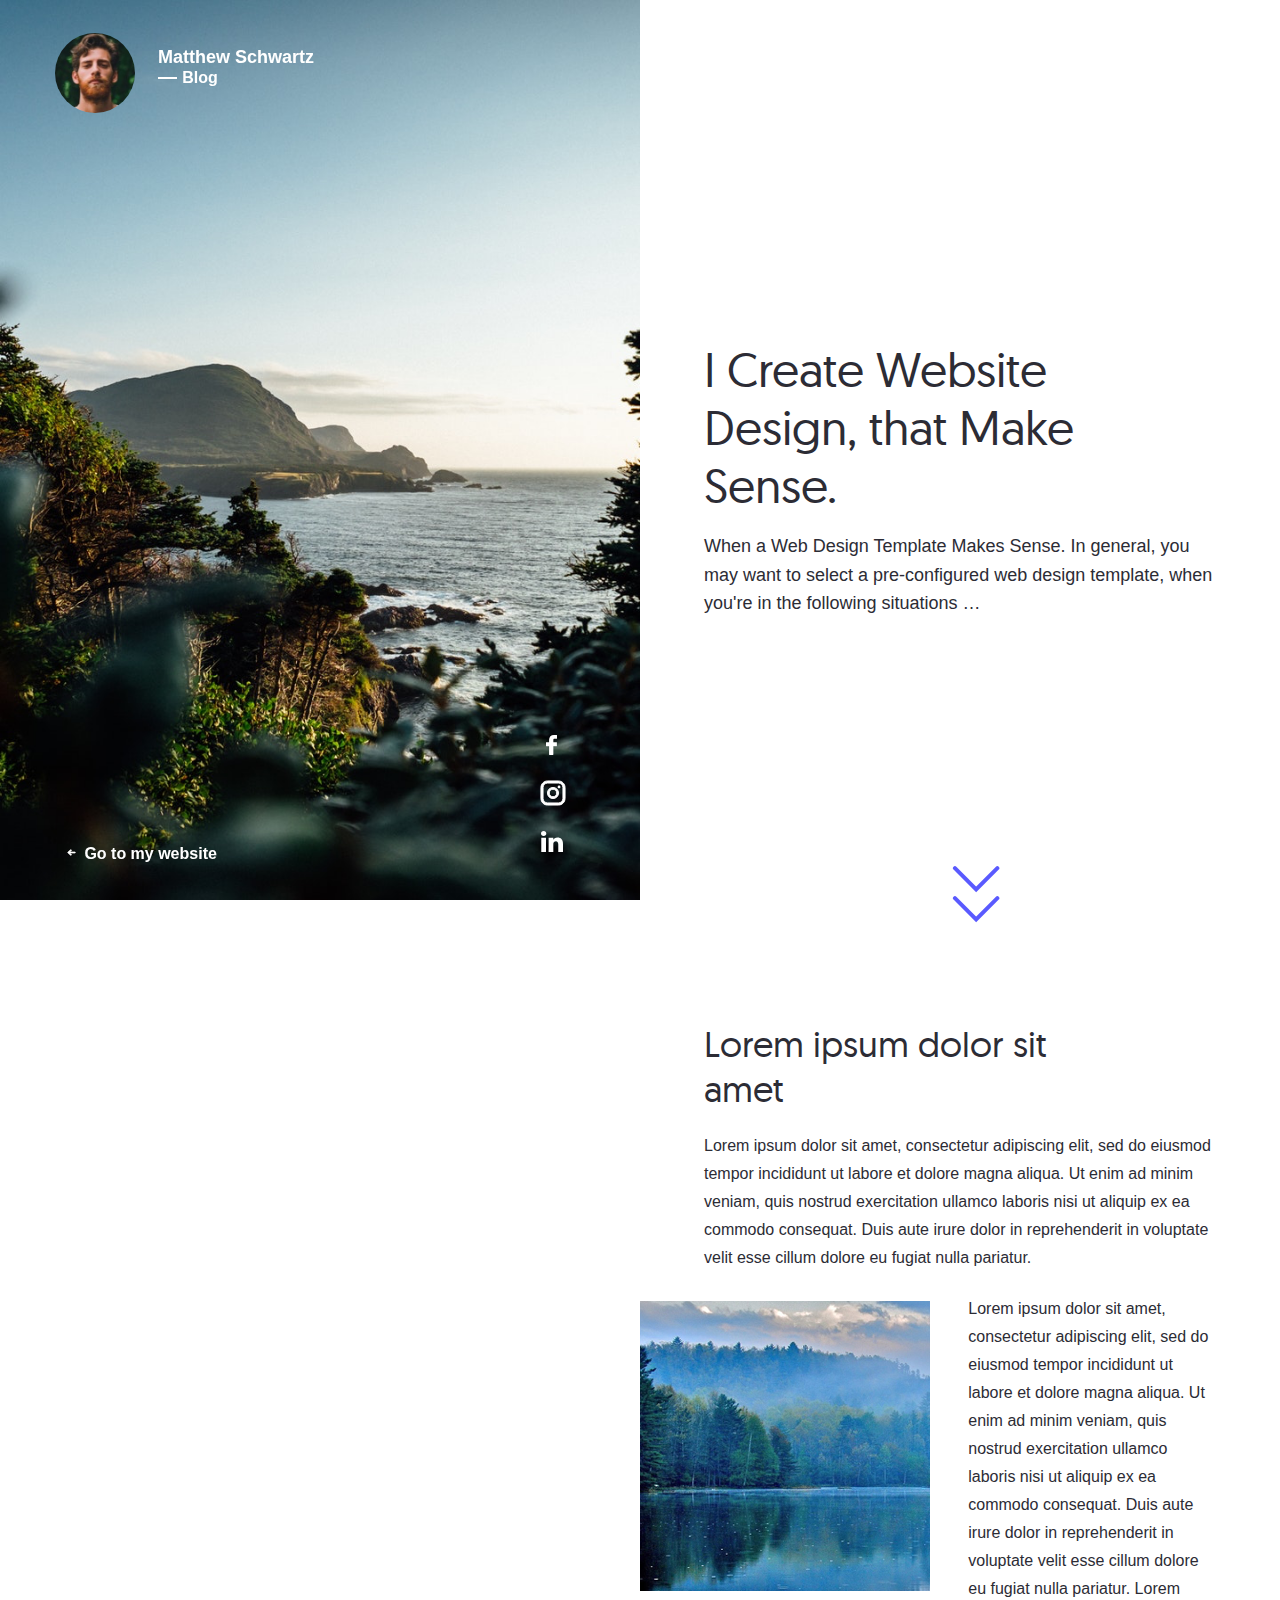
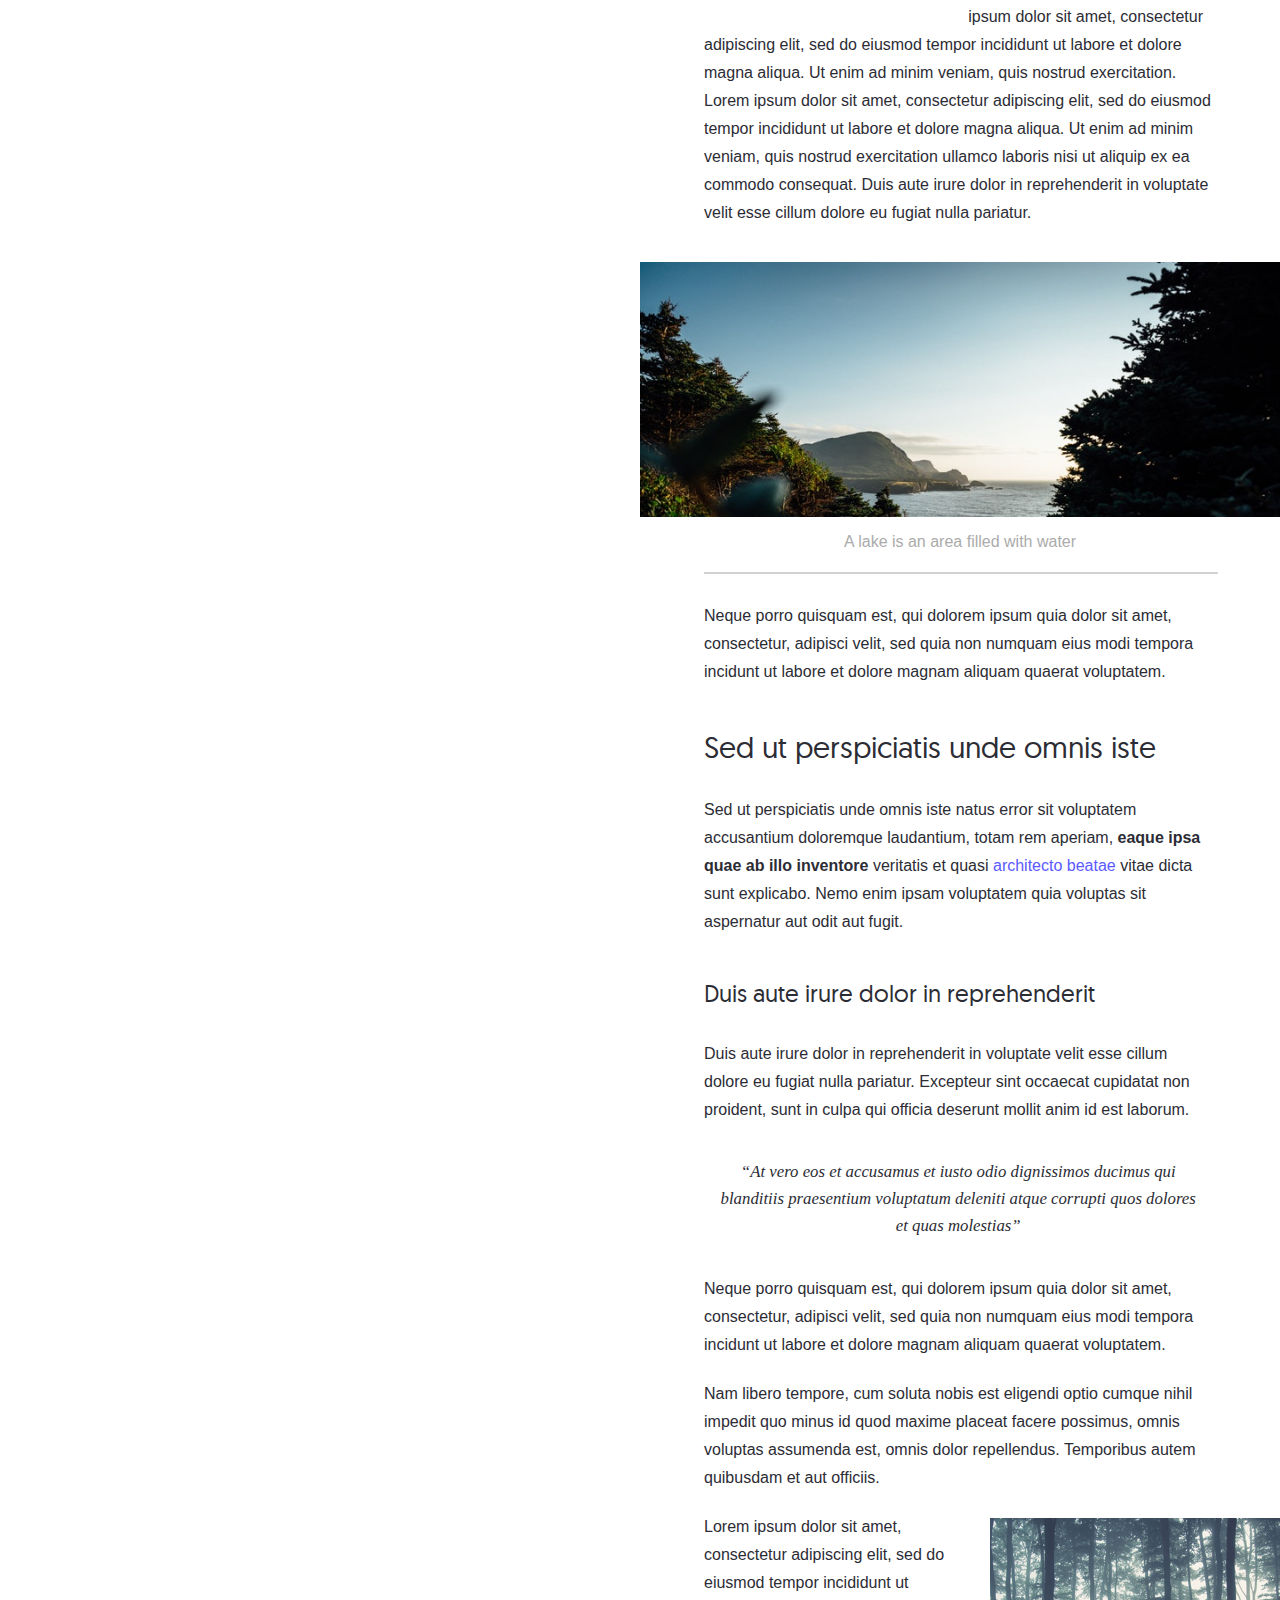
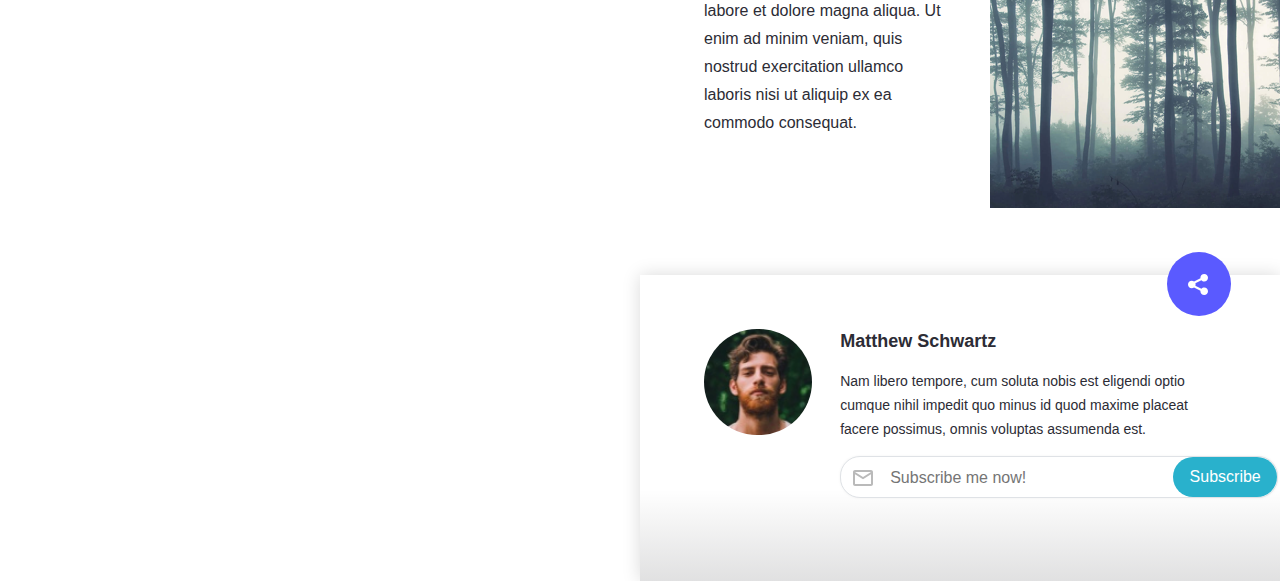
==== index.html @ 1075b50e "Done" ====
<!DOCTYPE html>
<html>

<head>
    <title>Page Title</title>
    <meta charset="UTF-8"/>
    <link rel="stylesheet" type="text/css" href="./styles.css">
</head>

<body style="min-width:1024px; padding: 0; margin:0; overflow-x:hidden">
    <div class = "Desktop-HD">
        <aside style="position:fixed;padding: 0; margin:0">
            <div>
                <div class = "Croop_Author">
                    <img class = "Bitmap" src="./photos/author.jpg" alt="author">
                </div> 
                <div style = "position:absolute;">
                    <p class = "User-name">Matthew Schwartz</p>
                </div>
                <div style = "position:absolute;">
                    <p class = "Line"></p>
                </div>
                <div style = "position:absolute;">    
                    <p class = "Blog">Blog</p>
                </div>
                <div style = "position:absolute;">    
                    <img src="./icons/arrow-left.svg" class="Shape">
                </div>
                <div style = "position:absolute;">    
                    <p class = "Go-to-my-website"><a class="">Go to my website</a></p>
                </div>
                <div style = "position:absolute; width: 11px; height: 20px;">    
                    <img src="./icons/icon-facebook.svg" class="facebook-logo">
                </div>
                <div style = "position:absolute; width: 26px; height: 26px;">    
                    <img src="./icons/icon-instagram.svg" class="instagram-logo">
                </div>
                <div style = "position:absolute; width: 22px; height: 21px;">    
                    <img src="./icons/icon-linkedIn.svg" class="LinkedIn">
                </div>
                
            </div>

            <img class = "Bacground-black-cover" src="./photos/wallpaper.png" alt="forest"> 
            
        </aside>

        <main>
            <header>
                <h1 class = "Headline-H1">I Create Website Design,
                        that Make Sense.</h1>
            </header>
            <article>
                <h2 class = "Sub-title">When a Web Design Template Makes Sense. 
                    In general, you may want to select a pre-configured 
                    web design template, when you're in the following 
                    situations …</h2>
            </article>

            <div style="padding: 0; margin:0;">
                
                <div class="arrow-Path-2 scroll-arrow2">
                    <img src="./icons/arrow-down.svg" alt="arrow">
                </div>
                <div class="arrow-Path-3 scroll-arrow1">
                    <img src="./icons/arrow-down.svg" alt="arrow">        
                </div>
            
            </div>
        </main>
     
        <article class="Width-lim-for-content">
            <header>
                <h2 class="Headline-H2 Width-lim">Lorem ipsum dolor sit amet</h2>
            </header>
            <article>
                <p class="Text Width-lim" style="margin-top: 2.32vh;">Lorem ipsum dolor sit amet, consectetur adipiscing elit, sed do eiusmod tempor incididunt ut labore et dolore magna aliqua. Ut enim ad minim veniam, quis nostrud exercitation ullamco laboris nisi ut aliquip ex ea commodo consequat. Duis aute irure dolor in reprehenderit in voluptate velit esse cillum dolore eu fugiat nulla pariatur.</p>
                <img src="./photos/mountain-lake.png" class="Sherwood-Forest-Lake">
                <p class="Text Width-lim" style="margin-top:2.5vh;">Lorem ipsum dolor sit amet, consectetur adipiscing elit, sed do eiusmod tempor incididunt ut labore et dolore magna aliqua. Ut enim ad minim veniam, quis nostrud exercitation ullamco laboris nisi ut aliquip ex ea commodo consequat. Duis aute irure dolor in reprehenderit in voluptate velit esse cillum dolore eu fugiat nulla pariatur. Lorem ipsum dolor sit amet, consectetur adipiscing elit, sed do eiusmod tempor incididunt ut labore et dolore magna aliqua. Ut enim ad minim veniam, quis nostrud exercitation. Lorem ipsum dolor sit amet, consectetur adipiscing elit, sed do eiusmod tempor incididunt ut labore et dolore magna aliqua. Ut enim ad minim veniam, quis nostrud exercitation ullamco laboris nisi ut aliquip ex ea commodo consequat. Duis aute irure dolor in reprehenderit in voluptate velit esse cillum dolore eu fugiat nulla pariatur.</p>        
                <figure style="margin:0">
                    <img src="./photos/lake.png" class="Image">
                    <figcaption>    
                        <p class="Photo-descriprion Width-lim">A lake is an area filled with water</p>
                    </figcaption>
                </figure>
                <p class="Width-lim Line-2"></p>
                <p class="Text Width-lim" style="margin-top:3.1vh;">Neque porro quisquam est, qui dolorem ipsum quia dolor sit amet, consectetur, adipisci velit, sed quia non numquam eius modi tempora incidunt ut labore et dolore magnam aliquam quaerat voluptatem.</p>        
            </article>
            <article>
        
                <header>
                    <h3 class="Headline-H3 Width-lim">Sed ut perspiciatis unde omnis iste</h3>
                </header>
                <p class="Text-bold-hyperlink Width-lim" style="margin-top:1.95vh;">Sed ut perspiciatis unde omnis iste natus error 
                    sit voluptatem accusantium doloremque laudantium, totam rem aperiam, <a class="text-style-1">eaque ipsa quae ab illo 
                    inventore</a> veritatis et quasi <a class="text-style-2">architecto beatae</a> vitae dicta sunt explicabo. Nemo enim ipsam
                    voluptatem quia voluptas sit aspernatur aut odit aut fugit.</p>
            
            </article>
            
            <article>
                <header> 
                    <h4 class="Headline-H4 Width-lim">Duis aute irure dolor in reprehenderit</h4>
                </header>
                <p class="Text Width-lim" style="margin-top:1.95vh;">Duis aute irure dolor in reprehenderit in voluptate velit esse cillum dolore eu fugiat nulla pariatur. Excepteur sint occaecat cupidatat non proident, sunt in culpa qui officia deserunt mollit anim id est laborum.</p>
                <p class="cite"><q>At vero eos et accusamus et iusto odio dignissimos ducimus qui blanditiis praesentium voluptatum deleniti atque corrupti quos dolores et quas molestias</q></p>
                <p class="Text Width-lim" >Neque porro quisquam est, qui dolorem ipsum quia dolor sit amet, consectetur, adipisci velit, sed quia non numquam eius modi tempora incidunt ut labore et dolore magnam aliquam quaerat voluptatem.</p>   
                <p class="Text Width-lim" style="margin-top:2.34vh;">Nam libero tempore, cum soluta nobis est eligendi optio cumque nihil impedit quo minus id quod maxime placeat facere possimus, omnis voluptas assumenda est, omnis dolor repellendus. Temporibus autem quibusdam et aut officiis.</p>
                <img src="./photos/forest.png" class="sea-of-trees-forest-plain">
                <p class="Text Width-lim" style="margin-top:2.34vh;height:19.43vh">Lorem ipsum dolor sit amet, consectetur adipiscing elit, sed do eiusmod tempor incididunt ut labore et dolore magna aliqua. Ut enim ad minim veniam, quis nostrud exercitation ullamco laboris nisi ut aliquip ex ea commodo consequat.</p>
            </article>
            
            <div style = "position:absolute; padding-left:0;">    
                <p class = "Oval-2-Copy"></p>
            </div>
            
            <div style = "position:absolute; width: 19.3px;height: 20.3px;">    
                <img src="./icons/share.svg" class="Shape2">
            </div>
            
            <footer class="Shadow-box">
                <div class = "Croop_Author2">
                        <img class = "Oval-3" src="./photos/author.jpg" alt="author">
                </div> 
                <article class = "Subscibe-box">
                    <p class="Author-name">Matthew Schwartz</p>
                    <p class="Author-BIO">Nam libero tempore, cum soluta nobis est eligendi optio cumque nihil impedit quo minus id quod maxime placeat facere possimus, omnis voluptas assumenda est.</p>
                    <div class="base">
                           
                        <p style="margin-top: 0vh; margin-bottom: 0vh;padding-top: 0vh; padding-bottom: 0vh;">
                                <img src="./icons/mail.svg" class="Shape3"> 
                                <input type="mail" name="mail" placeholder="Subscribe me now!" onfocus="this.placeholder = ''"
                                onblur="this.placeholder = 'Subscribe me now!'" class="Subscribe-me-now">
                                <button class="base-button"><a class="Subscribe">Subscribe</a></button>
                            
                        </p>
                    </div>
                </article>
            </footer>
        </article>
        

    </div>
</body>

</html>
---- styles.css ----
@font-face {
  font-family: "Geomanist";
  src: url("./fonts/geomanist-regular.eot");
  src:
  url("./fonts/geomanist-regular.woff") format("woff"),
  url("./fonts/geomanist-regular.woff2") format("woff2"),
  url("./fonts/geomanist-regular.ttf") format("truetype"),
  url("./fonts/geomanist-regular.svg") format("svg");
}



.Bacground-black-cover {
    width: 50vw;
    height: 100vh;
    padding: 0;
    background-image: linear-gradient(to bottom, rgba(12, 12, 24, 0), rgba(5, 5, 11, 0) 58%, rgba(5, 5, 10, 0.49));
  }

.Desktop-HD {

    --white: white;
    padding: 0;
    width: 100vw;
    height: 100vh;
    background-color: var(--white);
  }

  .Headline-H1 {
    padding-top:37.8vh; 
    padding-left:55vw;
    padding-right:8vw;
    margin: 0;
    width: 35.625vw;
    font-family: 'Geomanist';
    font-size: 3em;
    font-weight: normal;
    font-style: normal;
    font-stretch: normal;
    line-height: 1.21;
    letter-spacing: normal;
    color: #2c2c35;
  }

  .Sub-title {
    width: 39.72vw;
    height: 11.71vh;
    padding-top:2vh; 
    padding-left:55vw;
    padding-right:4vw;
    margin: 0;
    font-family: Helvetica;
    font-size: 1.125em;
    font-weight: normal;
    font-style: normal;
    font-stretch: normal;
    line-height: 1.56;
    letter-spacing: normal;
    color: #2c2c35;
  }

  .arrow-Path-2 {
    padding-top:25.4vh;
    padding-left:74.38vw;
    width: 30px;
    height: 30px;
    /*border: solid 4px #5a5aff;*/
  }

  .arrow-Path-3 {
    padding-left:74.38vw;
    padding-bottom: calc(8.89vh - 30px);
    width: 30px;
    height: 30px;
    /*border: solid 4px #5a5aff;*/
  }

  .Bitmap {
    width: 80px;
    height: 80px;
    transform: scale(1.2);
  }
  .Croop_Author {
    position:absolute;
    margin-top:3.7vh;
    margin-left:4.3vw;
    width: 80px;
    height: 80px;
    border-radius: 45px;
    overflow: hidden;
  }

  .Croop_Author2 {
    margin-top: 6.11vh;
    margin-left: 5vw;
    margin-right: 0;
    float: left;
    width: 108px;
    height: 105.6px;
    border-radius: 60px;
    overflow: hidden;
  }

  .User-name {
    margin-top:5.27vh;
    margin-left:calc(1.8vw + 4.3vw + 80px);
    margin-bottom: 0;
    padding-bottom: 0;
    height: 2.14vh;
    font-family: Helvetica;
    font-size: 1.125em;
    font-weight: bold;
    font-style: normal;
    font-stretch: normal;
    line-height: normal;
    letter-spacing: normal;
    color: var(--white);
  }

  .Blog {
    margin-top: calc(5.27vh + 18px + 0.39vh);
    margin-left: calc(1.8vw + 4.3vw + 80px + 1.32vw + 0.56vw);
    font-family: Helvetica;
    font-size: 1em;
    font-weight: bold;
    font-style: normal;
    font-stretch: normal;
    line-height: normal;
    letter-spacing: normal;
    color: var(--white);
  }
  .Line {
    margin-top: calc(5.27vh + 18px + 1.27vh);
    margin-left:calc(1.8vw + 4.3vw + 80px);
    width: 1.32vw;
    border: solid 0.11em var(--white);
  }

  .Go-to-my-website {
    margin-top: calc(5.27vh + 7.81vh + 80.37vh);
    margin-left: calc(5.2vw + 0.7vw + 0.694vw);
    font-family: Helvetica;
    font-size: 1em;
    font-weight: bold;
    font-style: normal;
    font-stretch: normal;
    line-height: 1.63;
    letter-spacing: normal;
    color: var(--white);
    transition: all 0.6s;
  }
  
  .Go-to-my-website a:before {
        content: "";
        width: 0;
        height: 0.1em;
        position: absolute;
        bottom: 0;
        left: 100%;
        background:#00aeff; 
        transition: all 0.3s;
  }
  
  .Go-to-my-website a:hover:before {
            width: 50%;
            left: 49%;
            background:complement(#00aeff);
  }

  .Shape {
    margin-top: calc(5.27vh + 7.81vh + 81vh);
    margin-left: calc(5.2vw);
    width: 0.7vw;
    height: 0.88vw;
    object-fit: contain;
  }

  .Oval-2-Copy {
    margin-top:  calc(5.27vw + 97px);
    margin-left: 41.18vw;
    margin-bottom: 0vh;
    border-radius: 32px;
    width: 64px;
    height: 64px;
    background-color: #5a5aff;
  }
  .Oval-2-Copy:hover {
    background:#05054B;
  }

  .Shape2 {
    margin-top: calc(5.27vw + 97px + 22.3px);
    margin-left: calc(41.18vw + 21.3px);
    width: 19.3px;
    height: 20.3px;
    object-fit: contain;
  }

  .facebook-logo {
    margin-top: 81.64vh;
    margin-left: 42.64vw;
    transition: all 300ms linear 0ms;
    width: 11px;
    height: 20px;
    object-fit: contain;
  }
 
  

  .instagram-logo {
    margin-top: calc(81.64vh + 20px + 2.83vh);
    transition: all 300ms linear 0ms;
    margin-left: 42.15vw;
    width: 26px;
    height: 26px;
    object-fit: contain;
  }

  .LinkedIn {
    margin-top: calc(81.64vh + 20px + 2.83vh + 26px + 2.73vh);
    margin-left: 42.29vw;
    width: 22px;
    height: 21px;
    object-fit: contain;
    transition: all 300ms linear 0ms;
  }

  .LinkedIn:hover  {
    transform: rotate(0deg) scale(1.1,1.1) ;
    box-shadow: 5px 5px 0px #A5A5A5;
    z-index: 999;
    transition: transform 300ms linear 0ms,
     box-shadow 300ms linear 0ms, z-index 300ms linear 0ms;
 }
 .facebook-logo:hover  {
  transform: rotate(0deg) scale(1.1,1.1) ;
  box-shadow: 5px 5px 0px #A5A5A5;
  z-index: 999;
  transition: transform 300ms linear 0ms,
   box-shadow 300ms linear 0ms, z-index 300ms linear 0ms;
}
  .instagram-logo:hover  {
  transform: rotate(0deg) scale(1.1,1.1) ;
  box-shadow: 5px 5px 0px #A5A5A5;
  z-index: 999;
  transition: transform 300ms linear 0ms,
   box-shadow 300ms linear 0ms, z-index 300ms linear 0ms;
}

  .Width-lim {
    margin-left: 5vw;
    margin-right: 5vw;
  }

  .Headline-H2 {
    margin-top: 5vh;
    margin-bottom: 0vh;
    padding-bottom: 0vh;
    width: 30vw;
    font-family: Geomanist;
    font-size: 2.25em;
    font-weight: normal;
    font-style: normal;
    font-stretch: normal;
    line-height: normal;
    letter-spacing: normal;
    color: #2c2c35;
  }

  .Text {
    margin-bottom: 0vh;
    padding-bottom: 0vh;
    width: 40vw;
    font-family: Helvetica;
    font-size: 1em;
    font-weight: normal;
    font-style: normal;
    font-stretch: normal;
    line-height: 1.75;
    letter-spacing: normal;
    color: #2c2c35;
  }
  
  .Sherwood-Forest-Lake {
    margin-left: 0vw;
    float:left;
    margin-right: 2.99vw;
    margin-top: 3.22vh;
    margin-bottom: 3.6vh;
    width: 290px;
    height: 290px;
  }

  .Width-lim-for-content {
    margin-left: 50vw;
  }

  .Image {
    margin-top: 3.9vh;
    margin-bottom: 0vh;
    margin-right: 0vw;
    padding-right: 0vw;
    width: 50vw;
    height: 28.32vh;
  }

  .Photo-descriprion {
    margin-top: 0.78vh;
    font-family: Helvetica;
    font-size: 1em;
    font-weight: normal;
    font-style: normal;
    font-stretch: normal;
    line-height: 1.75;
    letter-spacing: normal;
    text-align: center;
    color: #ababab;
  }

  .Line-2 {
    margin-top: 0.58vh;
    width: 40vw;
    border: solid 1px #d2d2d2;
  }

  .Headline-H3 {
    margin-top: 4.68vh;
    font-family: Geomanist;
    font-size: 1.875em;
    font-weight: normal;
    font-style: normal;
    font-stretch: normal;
    line-height: normal;
    letter-spacing: normal;
    color: #2c2c35;
  }

  .Text-bold-hyperlink {
    margin-bottom: 0vh;
    padding-bottom: 0vh;
    width: 40vw;
    font-family: Helvetica;
    font-size: 1em;
    font-weight: normal;
    font-style: normal;
    font-stretch: normal;
    line-height: 1.75;
    letter-spacing: normal;
    color: #2c2c35;
  }
  .text-style-1 {
    font-weight: bold;
  }
  .text-style-2 {
    color: #5a5aff;
  }

  .Headline-H4 {
    margin-top: 4.68vh;
    font-family: Geomanist;
    font-size: 1.5em;
    font-weight: normal;
    font-style: normal;
    font-stretch: normal;
    line-height: normal;
    letter-spacing: normal;
    color: #2c2c35;
  }

  .cite {
    margin-top: 3.9vh;
    margin-bottom: 3.9vh;
    margin-left: 6.25vw;
    margin-right: 6.53vw;
    font-family: Roboto;
    font-size: 1.05em;
    font-weight: normal;
    font-style: italic;
    font-stretch: normal;
    line-height: 1.6;
    letter-spacing: normal;
    text-align: center;
    color: #2c2c35;
  }

  .sea-of-trees-forest-plain {
    margin-right: 0;
    float: right;
    margin-left: 2.78vw;
    margin-top: 2.93vh;
    margin-bottom: 7.03vh;
    width: 290px;
    height: 290px;
  }

  .Shadow-box {
    margin-top: calc(7.03vw + 97px);
    width: 50vw;
    margin-right: 0;
    height: 306px;
    box-shadow: 0 0 17px 0 rgba(0, 0, 0, 0.15);
    background-image: linear-gradient(to bottom, rgba(12, 12, 24, 0), rgba(155, 155, 231, 0) 70%, rgba(5, 5, 10, 0.12));
  }

  .Oval-3 {
    width: 108px;
    height: 105.6px;
    transform: scale(1.1);
  }

  .Subscibe-box{
    padding-left: calc(2.2vw + 108px + 5vw);
    padding-top: 6.28vh;
    padding-right: 0;
  }

  .Author-name {
    margin-top: 0vh;
    padding-bottom: 0vh;
    font-family: Helvetica;
    font-size: 1.125em;
    font-weight: bold;
    font-style: normal;
    font-stretch: normal;
    line-height: normal;
    letter-spacing: normal;
    color: #2c2c35;
  }

  .Author-BIO {
    margin-top: 1.12vh;
    padding-right: 5vw;
    font-family: Helvetica;
    font-size: 0.875em;
    font-weight: normal;
    font-style: normal;
    font-stretch: normal;
    line-height: 1.71;
    letter-spacing: normal;
    color: #2c2c35;
  }

  .base {
    width: 436px;
    height: 40px;
    border-radius: 20px;
    box-shadow: 0 0 3px 0 rgba(0, 0, 0, 0.05);
    border: solid 1px #dfe2e6;
    background-color: var(--white);
  }

  .base-button {
    margin-right: 0;
    margin-left: 140px;
    width: 104px;
    height: 40px;
    border-radius: 20px;
    border: none;
    background-color: #29b1cc;
  }
  .base-button:hover {
    background:#146271;
  }

  .Subscribe-me-now {
    vertical-align: middle;
    margin-left: 11px;
    width: 137px;
    height: 19px;
    font-family: Helvetica;
    font-size: 16px;
    font-weight: normal;
    font-style: normal;
    font-stretch: normal;
    line-height: normal;
    letter-spacing: normal;
    border: none;
    color: #bababa;
  }
    
  .Shape3 {
    vertical-align: middle;
    margin-left: 12px;
    width: 20px;
    height: 16px;
    padding-right:0; 
    padding-top:0;
    padding-bottom:0;  
    margin-right:0; 
    margin-top:0;
    margin-bottom:0; 
  }
  .Subscribe {

    font-family: Helvetica;
    font-size: 16px;
    font-weight: normal;
    font-style: normal;
    font-stretch: normal;
    line-height: normal;
    letter-spacing: normal;
    color: var(--white);
  }

  .scroll-arrow1 img {
    animation: arrow-movement 1.5s ease-in-out infinite; /* speed */
  }
  .scroll-arrow2 img{
    animation: arrow-movement 1.5s 0.75s ease-in-out infinite; /* speed - delay */
  }
/* Animation */
@keyframes arrow-movement {
    0% {
        opacity: 0;
        bottom: 7vh;
    }
    70% {
        opacity: 1;
    }
    100% {
        opacity: 0;
    }
}
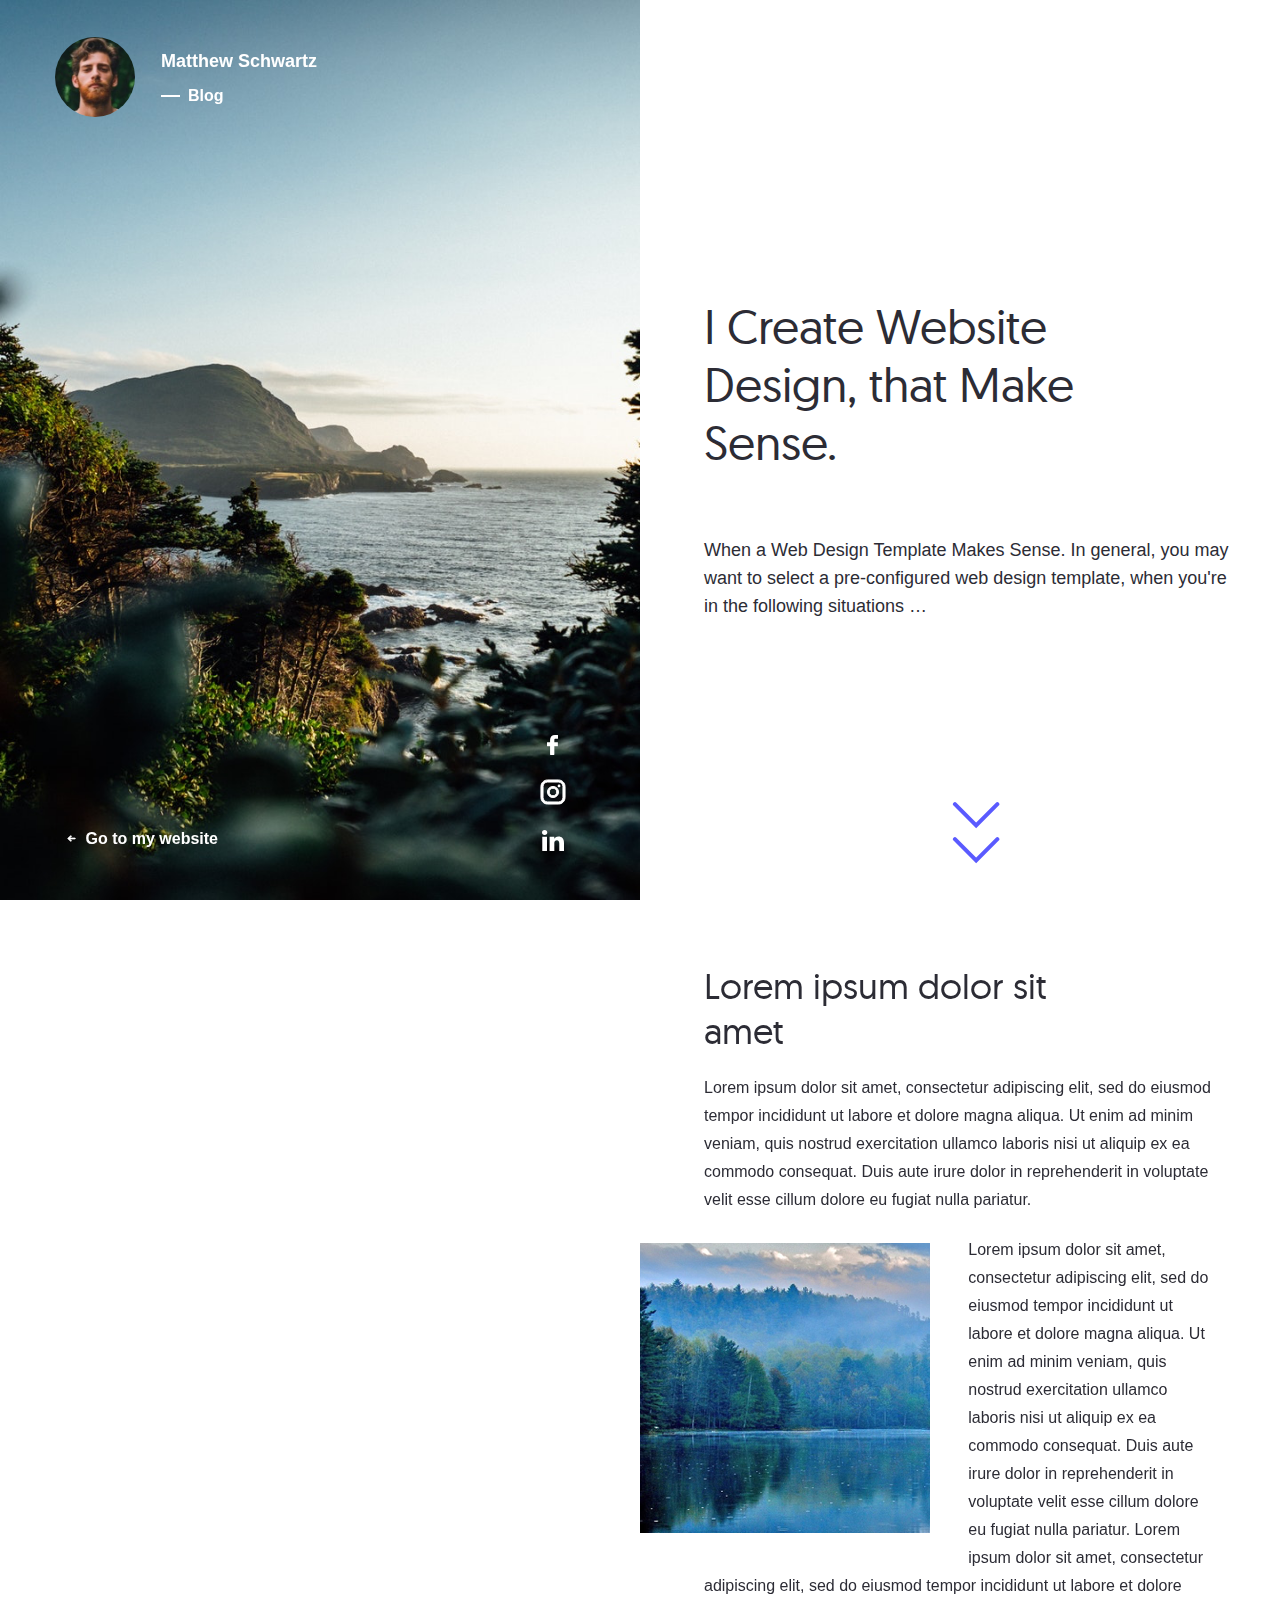
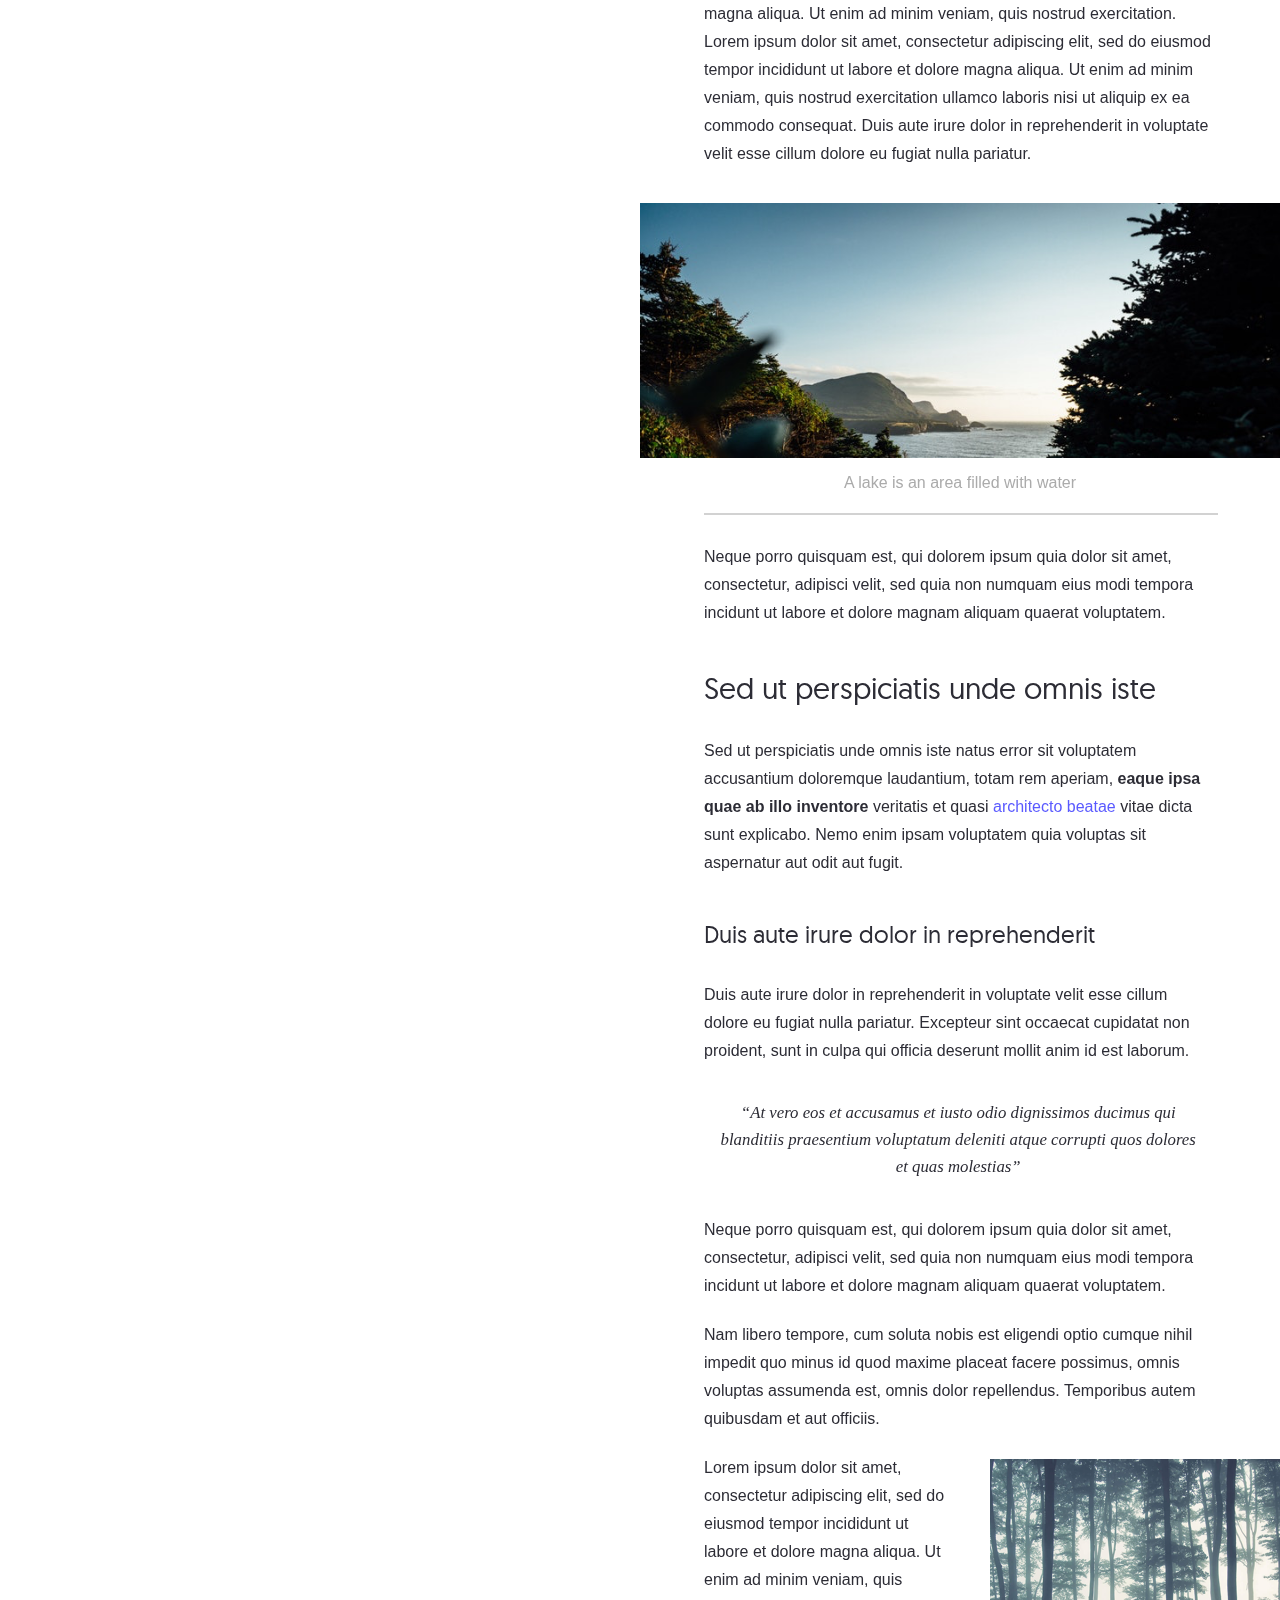
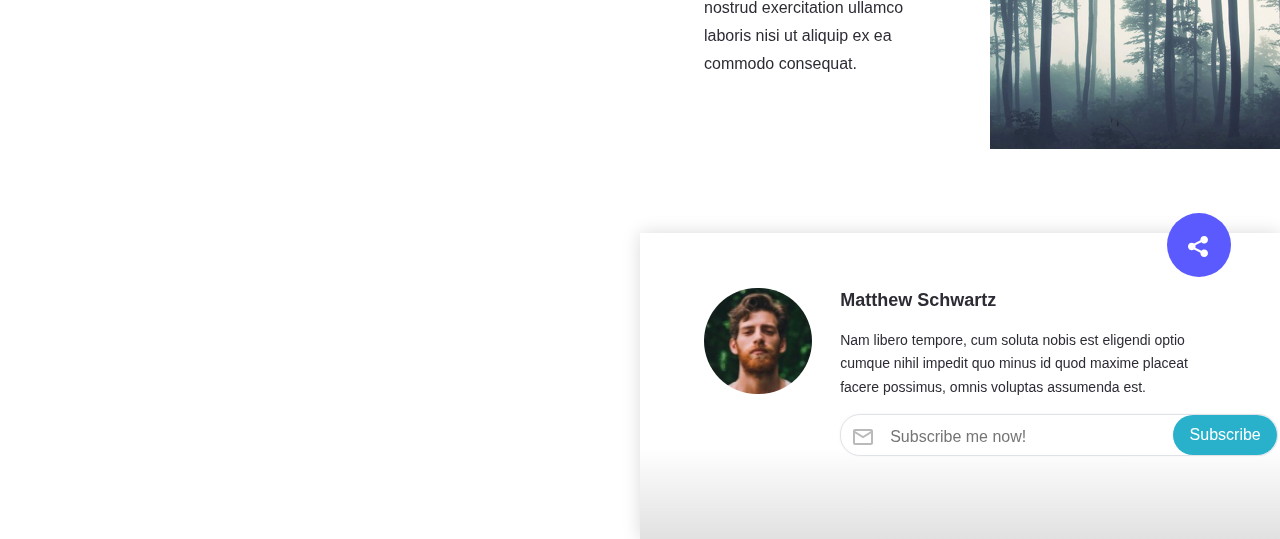
==== commit f89c2198: "next try" ====
--- a/index.html
+++ b/index.html
@@ -7,91 +7,111 @@
     <link rel="stylesheet" type="text/css" href="./styles.css">
 </head>
 
-<body style="min-width:1024px; padding: 0; margin:0; overflow-x:hidden">
+<body class="main-settings-for-body">
+    
     <div class = "Desktop-HD">
-        <aside style="position:fixed;padding: 0; margin:0">
-            <div>
-                <div class = "Croop_Author">
-                    <img class = "Bitmap" src="./photos/author.jpg" alt="author">
-                </div> 
-                <div style = "position:absolute;">
-                    <p class = "User-name">Matthew Schwartz</p>
-                </div>
-                <div style = "position:absolute;">
-                    <p class = "Line"></p>
-                </div>
-                <div style = "position:absolute;">    
-                    <p class = "Blog">Blog</p>
-                </div>
-                <div style = "position:absolute;">    
-                    <img src="./icons/arrow-left.svg" class="Shape">
-                </div>
-                <div style = "position:absolute;">    
-                    <p class = "Go-to-my-website"><a class="">Go to my website</a></p>
-                </div>
-                <div style = "position:absolute; width: 11px; height: 20px;">    
-                    <img src="./icons/icon-facebook.svg" class="facebook-logo">
-                </div>
-                <div style = "position:absolute; width: 26px; height: 26px;">    
-                    <img src="./icons/icon-instagram.svg" class="instagram-logo">
-                </div>
-                <div style = "position:absolute; width: 22px; height: 21px;">    
-                    <img src="./icons/icon-linkedIn.svg" class="LinkedIn">
+        
+        <aside class="fixed-part"  >
+            
+            <div class = "Bacground-black-cover">
+                
+                <div class="container-temp">
+                    
+                    <div class = "Croop_Author">
+                        <img class = "Bitmap" src="./photos/author.jpg" alt="author">
+                    </div> 
+                    
+                    <div>                             
+                        <div>
+                            <p class = "User-name">Matthew Schwartz</p>
+                        </div>
+
+                        <div class="container-temp2">
+                            <div>
+                                <hr class = "Line"></hr>
+                            </div>
+                            <div>    
+                                <p class = "Blog">Blog</p>
+                            </div>
+                        </div>
+                    </div>
+                
                 </div>
                 
+                <div class = "box-with-link-to-website">
+
+                    <div>    
+                        <img src="./icons/arrow-left.svg" class="Shape">
+                    </div>
+
+                    <div>    
+                        <p class = "Go-to-my-website"><a>Go to my website</a></p>
+                    </div>
+
+                </div>
+               
+                <div class = "box-of-social-icons">
+                    <div>    
+                        <img src="./icons/icon-facebook.svg" class="facebook-logo">
+                    </div>
+                    <div>    
+                        <img src="./icons/icon-instagram.svg" class="instagram-logo">
+                    </div>
+                    <div>    
+                        <img src="./icons/icon-linkedIn.svg" class="LinkedIn">
+                    </div>
+                </div>  
+            </div> 
+        </aside>
+
+        <div class="box-welcome">
+            
+            <main class="box-of-headers">
+                <header>
+                    <h1 class = "Headline-H1">I Create Website Design,
+                            that Make Sense.</h1>
+                </header>
+                <article>
+                    <h2 class = "Sub-title">When a Web Design Template Makes Sense. 
+                        In general, you may want to select a pre-configured 
+                        web design template, when you're in the following 
+                        situations …</h2>
+                </article>
+            </main>
+
+            <div class="arrow-Path-2 scroll-arrow2">
+                <img src="./icons/arrow-down.svg" alt="arrow">
+            </div>
+            
+            <div class="arrow-Path-3 scroll-arrow1">
+                <img src="./icons/arrow-down.svg" alt="arrow">        
             </div>
 
-            <img class = "Bacground-black-cover" src="./photos/wallpaper.png" alt="forest"> 
-            
-        </aside>
+        </div>
 
-        <main>
-            <header>
-                <h1 class = "Headline-H1">I Create Website Design,
-                        that Make Sense.</h1>
-            </header>
-            <article>
-                <h2 class = "Sub-title">When a Web Design Template Makes Sense. 
-                    In general, you may want to select a pre-configured 
-                    web design template, when you're in the following 
-                    situations …</h2>
-            </article>
-
-            <div style="padding: 0; margin:0;">
-                
-                <div class="arrow-Path-2 scroll-arrow2">
-                    <img src="./icons/arrow-down.svg" alt="arrow">
-                </div>
-                <div class="arrow-Path-3 scroll-arrow1">
-                    <img src="./icons/arrow-down.svg" alt="arrow">        
-                </div>
-            
-            </div>
-        </main>
-     
         <article class="Width-lim-for-content">
             <header>
                 <h2 class="Headline-H2 Width-lim">Lorem ipsum dolor sit amet</h2>
             </header>
             <article>
-                <p class="Text Width-lim" style="margin-top: 2.32vh;">Lorem ipsum dolor sit amet, consectetur adipiscing elit, sed do eiusmod tempor incididunt ut labore et dolore magna aliqua. Ut enim ad minim veniam, quis nostrud exercitation ullamco laboris nisi ut aliquip ex ea commodo consequat. Duis aute irure dolor in reprehenderit in voluptate velit esse cillum dolore eu fugiat nulla pariatur.</p>
+                <p class="Text Width-lim margin-for-Text1">Lorem ipsum dolor sit amet, consectetur adipiscing elit, sed do eiusmod tempor incididunt ut labore et dolore magna aliqua. Ut enim ad minim veniam, quis nostrud exercitation ullamco laboris nisi ut aliquip ex ea commodo consequat. Duis aute irure dolor in reprehenderit in voluptate velit esse cillum dolore eu fugiat nulla pariatur.</p>
                 <img src="./photos/mountain-lake.png" class="Sherwood-Forest-Lake">
-                <p class="Text Width-lim" style="margin-top:2.5vh;">Lorem ipsum dolor sit amet, consectetur adipiscing elit, sed do eiusmod tempor incididunt ut labore et dolore magna aliqua. Ut enim ad minim veniam, quis nostrud exercitation ullamco laboris nisi ut aliquip ex ea commodo consequat. Duis aute irure dolor in reprehenderit in voluptate velit esse cillum dolore eu fugiat nulla pariatur. Lorem ipsum dolor sit amet, consectetur adipiscing elit, sed do eiusmod tempor incididunt ut labore et dolore magna aliqua. Ut enim ad minim veniam, quis nostrud exercitation. Lorem ipsum dolor sit amet, consectetur adipiscing elit, sed do eiusmod tempor incididunt ut labore et dolore magna aliqua. Ut enim ad minim veniam, quis nostrud exercitation ullamco laboris nisi ut aliquip ex ea commodo consequat. Duis aute irure dolor in reprehenderit in voluptate velit esse cillum dolore eu fugiat nulla pariatur.</p>        
-                <figure style="margin:0">
+                <p class="Text Width-lim margin-for-Text2">Lorem ipsum dolor sit amet, consectetur adipiscing elit, sed do eiusmod tempor incididunt ut labore et dolore magna aliqua. Ut enim ad minim veniam, quis nostrud exercitation ullamco laboris nisi ut aliquip ex ea commodo consequat. Duis aute irure dolor in reprehenderit in voluptate velit esse cillum dolore eu fugiat nulla pariatur. Lorem ipsum dolor sit amet, consectetur adipiscing elit, sed do eiusmod tempor incididunt ut labore et dolore magna aliqua. Ut enim ad minim veniam, quis nostrud exercitation. Lorem ipsum dolor sit amet, consectetur adipiscing elit, sed do eiusmod tempor incididunt ut labore et dolore magna aliqua. Ut enim ad minim veniam, quis nostrud exercitation ullamco laboris nisi ut aliquip ex ea commodo consequat. Duis aute irure dolor in reprehenderit in voluptate velit esse cillum dolore eu fugiat nulla pariatur.</p>        
+                <figure class="figcapture-temp">
                     <img src="./photos/lake.png" class="Image">
                     <figcaption>    
                         <p class="Photo-descriprion Width-lim">A lake is an area filled with water</p>
                     </figcaption>
                 </figure>
                 <p class="Width-lim Line-2"></p>
-                <p class="Text Width-lim" style="margin-top:3.1vh;">Neque porro quisquam est, qui dolorem ipsum quia dolor sit amet, consectetur, adipisci velit, sed quia non numquam eius modi tempora incidunt ut labore et dolore magnam aliquam quaerat voluptatem.</p>        
+                <p class="Text Width-lim margin-for-Text3">Neque porro quisquam est, qui dolorem ipsum quia dolor sit amet, consectetur, adipisci velit, sed quia non numquam eius modi tempora incidunt ut labore et dolore magnam aliquam quaerat voluptatem.</p>        
             </article>
             <article>
         
                 <header>
                     <h3 class="Headline-H3 Width-lim">Sed ut perspiciatis unde omnis iste</h3>
                 </header>
-                <p class="Text-bold-hyperlink Width-lim" style="margin-top:1.95vh;">Sed ut perspiciatis unde omnis iste natus error 
+                <p class="Text-bold-hyperlink Width-lim margin-for-Text4">Sed ut perspiciatis unde omnis iste natus error 
                     sit voluptatem accusantium doloremque laudantium, totam rem aperiam, <a class="text-style-1">eaque ipsa quae ab illo 
                     inventore</a> veritatis et quasi <a class="text-style-2">architecto beatae</a> vitae dicta sunt explicabo. Nemo enim ipsam
                     voluptatem quia voluptas sit aspernatur aut odit aut fugit.</p>
@@ -102,19 +122,20 @@
                 <header> 
                     <h4 class="Headline-H4 Width-lim">Duis aute irure dolor in reprehenderit</h4>
                 </header>
-                <p class="Text Width-lim" style="margin-top:1.95vh;">Duis aute irure dolor in reprehenderit in voluptate velit esse cillum dolore eu fugiat nulla pariatur. Excepteur sint occaecat cupidatat non proident, sunt in culpa qui officia deserunt mollit anim id est laborum.</p>
+                <p class="Text Width-lim margin-for-Text4">Duis aute irure dolor in reprehenderit in voluptate velit esse cillum dolore eu fugiat nulla pariatur. Excepteur sint occaecat cupidatat non proident, sunt in culpa qui officia deserunt mollit anim id est laborum.</p>
                 <p class="cite"><q>At vero eos et accusamus et iusto odio dignissimos ducimus qui blanditiis praesentium voluptatum deleniti atque corrupti quos dolores et quas molestias</q></p>
                 <p class="Text Width-lim" >Neque porro quisquam est, qui dolorem ipsum quia dolor sit amet, consectetur, adipisci velit, sed quia non numquam eius modi tempora incidunt ut labore et dolore magnam aliquam quaerat voluptatem.</p>   
-                <p class="Text Width-lim" style="margin-top:2.34vh;">Nam libero tempore, cum soluta nobis est eligendi optio cumque nihil impedit quo minus id quod maxime placeat facere possimus, omnis voluptas assumenda est, omnis dolor repellendus. Temporibus autem quibusdam et aut officiis.</p>
+                <p class="Text Width-lim margin-for-Text1">Nam libero tempore, cum soluta nobis est eligendi optio cumque nihil impedit quo minus id quod maxime placeat facere possimus, omnis voluptas assumenda est, omnis dolor repellendus. Temporibus autem quibusdam et aut officiis.</p>
                 <img src="./photos/forest.png" class="sea-of-trees-forest-plain">
-                <p class="Text Width-lim" style="margin-top:2.34vh;height:19.43vh">Lorem ipsum dolor sit amet, consectetur adipiscing elit, sed do eiusmod tempor incididunt ut labore et dolore magna aliqua. Ut enim ad minim veniam, quis nostrud exercitation ullamco laboris nisi ut aliquip ex ea commodo consequat.</p>
+                <p class="Text Width-lim margin-for-Text1">Lorem ipsum dolor sit amet, consectetur adipiscing elit, sed do eiusmod tempor incididunt ut labore et dolore magna aliqua. Ut enim ad minim veniam, quis nostrud exercitation ullamco laboris nisi ut aliquip ex ea commodo consequat.</p>
+                <div class="clearfix"></div>
             </article>
             
-            <div style = "position:absolute; padding-left:0;">    
+            <div class="Share-div-that-lower">    
                 <p class = "Oval-2-Copy"></p>
             </div>
             
-            <div style = "position:absolute; width: 19.3px;height: 20.3px;">    
+            <div class="Share-div-that-highter">    
                 <img src="./icons/share.svg" class="Shape2">
             </div>
             
@@ -126,14 +147,12 @@
                     <p class="Author-name">Matthew Schwartz</p>
                     <p class="Author-BIO">Nam libero tempore, cum soluta nobis est eligendi optio cumque nihil impedit quo minus id quod maxime placeat facere possimus, omnis voluptas assumenda est.</p>
                     <div class="base">
-                           
-                        <p style="margin-top: 0vh; margin-bottom: 0vh;padding-top: 0vh; padding-bottom: 0vh;">
+                        <div class="input-form">
                                 <img src="./icons/mail.svg" class="Shape3"> 
                                 <input type="mail" name="mail" placeholder="Subscribe me now!" onfocus="this.placeholder = ''"
                                 onblur="this.placeholder = 'Subscribe me now!'" class="Subscribe-me-now">
                                 <button class="base-button"><a class="Subscribe">Subscribe</a></button>
-                            
-                        </p>
+                        </div>
                     </div>
                 </article>
             </footer>
--- a/styles.css
+++ b/styles.css
@@ -8,68 +8,120 @@
   url("./fonts/geomanist-regular.svg") format("svg");
 }
 
-
+.main-settings-for-body{
+  min-width:1024px; 
+  padding: 0; 
+  margin:0; 
+  overflow-x:hidden;
+  color: #2c2c35;
+  
+}
+
+.fixed-part{
+  position:fixed;
+  padding: 0; 
+  margin:0
+}
 
 .Bacground-black-cover {
     width: 50vw;
     height: 100vh;
     padding: 0;
-    background-image: linear-gradient(to bottom, rgba(12, 12, 24, 0), rgba(5, 5, 11, 0) 58%, rgba(5, 5, 10, 0.49));
-  }
+    background-image: url(./photos/wallpaper.png); 
+    background-size: 100% 100%;
+  }
+  .container-temp2{
+    display: flex;
+    flex-direction: row;
+    justify-content: flex-start;
+    align-items: center;    
+  }
+  
+.container-temp{
+    padding-top:3.7vh;
+    display: flex;
+    align-items: center;   
+  }
+
+.box-of-social-icons{
+  position:fixed; 
+  top: 81.64vh;
+  left: 42.15vw;
+  height: 120px;
+  display: flex;
+  flex-direction: column;
+  justify-content: space-between;
+  align-items: center;
+}
+
+.box-with-link-to-website{
+  position:fixed;  
+  top: 90vh;
+  left: 5.2vw;
+  display: flex;
+  flex-direction: row;
+  justify-content: space-between;
+  align-items: center;
+}
+
+.box-welcome{
+  position: relative;
+  top: 0;
+  left: 50vw;
+  width: 50vw;  
+  height: 100vh;
+  z-index: 1;
+}
+
+.box-of-headers{
+  height: 100vh;
+  display: flex;
+  flex-direction: column;
+  justify-content: center;
+  align-items: center;
+  position: relative;
+  z-index: 2;
+}
 
 .Desktop-HD {
-
     --white: white;
-    padding: 0;
-    width: 100vw;
-    height: 100vh;
     background-color: var(--white);
-  }
+}
 
   .Headline-H1 {
-    padding-top:37.8vh; 
-    padding-left:55vw;
-    padding-right:8vw;
-    margin: 0;
-    width: 35.625vw;
+    padding-left:5vw;
+    padding-right:8vw; 
     font-family: 'Geomanist';
     font-size: 3em;
     font-weight: normal;
-    font-style: normal;
-    font-stretch: normal;
     line-height: 1.21;
-    letter-spacing: normal;
-    color: #2c2c35;
   }
 
   .Sub-title {
-    width: 39.72vw;
-    height: 11.71vh;
     padding-top:2vh; 
-    padding-left:55vw;
+    padding-left:5vw;
+    font-weight: normal;
     padding-right:4vw;
-    margin: 0;
     font-family: Helvetica;
     font-size: 1.125em;
-    font-weight: normal;
-    font-style: normal;
-    font-stretch: normal;
     line-height: 1.56;
-    letter-spacing: normal;
-    color: #2c2c35;
   }
 
   .arrow-Path-2 {
-    padding-top:25.4vh;
-    padding-left:74.38vw;
+    position: relative;
+    z-index: 10; 
+    top:-10.9vh;
+    left: 24.38vw;
     width: 30px;
     height: 30px;
     /*border: solid 4px #5a5aff;*/
   }
 
   .arrow-Path-3 {
-    padding-left:74.38vw;
-    padding-bottom: calc(8.89vh - 30px);
+    position: relative;
+    z-index: 10; 
+    left:24.38vw;
+    top:-10.3vh;
     width: 30px;
     height: 30px;
     /*border: solid 4px #5a5aff;*/
@@ -81,8 +133,6 @@
     transform: scale(1.2);
   }
   .Croop_Author {
-    position:absolute;
-    margin-top:3.7vh;
     margin-left:4.3vw;
     width: 80px;
     height: 80px;
@@ -102,50 +152,35 @@
   }
 
   .User-name {
-    margin-top:5.27vh;
-    margin-left:calc(1.8vw + 4.3vw + 80px);
+    margin-left: 26px;
     margin-bottom: 0;
     padding-bottom: 0;
     height: 2.14vh;
     font-family: Helvetica;
     font-size: 1.125em;
     font-weight: bold;
-    font-style: normal;
-    font-stretch: normal;
-    line-height: normal;
-    letter-spacing: normal;
     color: var(--white);
   }
 
   .Blog {
-    margin-top: calc(5.27vh + 18px + 0.39vh);
-    margin-left: calc(1.8vw + 4.3vw + 80px + 1.32vw + 0.56vw);
     font-family: Helvetica;
     font-size: 1em;
     font-weight: bold;
-    font-style: normal;
-    font-stretch: normal;
-    line-height: normal;
-    letter-spacing: normal;
     color: var(--white);
   }
   .Line {
-    margin-top: calc(5.27vh + 18px + 1.27vh);
-    margin-left:calc(1.8vw + 4.3vw + 80px);
+    margin-left: 26px; 
+    margin-right: 8px; 
     width: 1.32vw;
     border: solid 0.11em var(--white);
   }
 
   .Go-to-my-website {
-    margin-top: calc(5.27vh + 7.81vh + 80.37vh);
-    margin-left: calc(5.2vw + 0.7vw + 0.694vw);
+    padding-left: 10px;
     font-family: Helvetica;
     font-size: 1em;
     font-weight: bold;
-    font-style: normal;
-    font-stretch: normal;
     line-height: 1.63;
-    letter-spacing: normal;
     color: var(--white);
     transition: all 0.6s;
   }
@@ -162,21 +197,19 @@
   }
   
   .Go-to-my-website a:hover:before {
-            width: 50%;
-            left: 49%;
+            width: 100%;
+            left: 0%;
             background:complement(#00aeff);
   }
 
   .Shape {
-    margin-top: calc(5.27vh + 7.81vh + 81vh);
-    margin-left: calc(5.2vw);
     width: 0.7vw;
     height: 0.88vw;
     object-fit: contain;
   }
 
   .Oval-2-Copy {
-    margin-top:  calc(5.27vw + 97px);
+    margin-top: 0;
     margin-left: 41.18vw;
     margin-bottom: 0vh;
     border-radius: 32px;
@@ -189,16 +222,12 @@
   }
 
   .Shape2 {
-    margin-top: calc(5.27vw + 97px + 22.3px);
-    margin-left: calc(41.18vw + 21.3px);
     width: 19.3px;
     height: 20.3px;
     object-fit: contain;
   }
 
   .facebook-logo {
-    margin-top: 81.64vh;
-    margin-left: 42.64vw;
     transition: all 300ms linear 0ms;
     width: 11px;
     height: 20px;
@@ -208,17 +237,13 @@
   
 
   .instagram-logo {
-    margin-top: calc(81.64vh + 20px + 2.83vh);
     transition: all 300ms linear 0ms;
-    margin-left: 42.15vw;
-    width: 26px;
+   width: 26px;
     height: 26px;
     object-fit: contain;
   }
 
   .LinkedIn {
-    margin-top: calc(81.64vh + 20px + 2.83vh + 26px + 2.73vh);
-    margin-left: 42.29vw;
     width: 22px;
     height: 21px;
     object-fit: contain;
@@ -253,18 +278,13 @@
   }
 
   .Headline-H2 {
-    margin-top: 5vh;
+    margin-top: 7vh;
     margin-bottom: 0vh;
     padding-bottom: 0vh;
     width: 30vw;
     font-family: Geomanist;
     font-size: 2.25em;
     font-weight: normal;
-    font-style: normal;
-    font-stretch: normal;
-    line-height: normal;
-    letter-spacing: normal;
-    color: #2c2c35;
   }
 
   .Text {
@@ -274,13 +294,23 @@
     font-family: Helvetica;
     font-size: 1em;
     font-weight: normal;
-    font-style: normal;
-    font-stretch: normal;
     line-height: 1.75;
-    letter-spacing: normal;
     color: #2c2c35;
   }
-  
+
+  .margin-for-Text1{
+    margin-top: 2.32vh;
+  }
+  .margin-for-Text2{
+    margin-top:2.5vh;
+  }
+  .margin-for-Text3{
+    margin-top:3.1vh;
+  }
+  .margin-for-Text4{
+    margin-top:1.95vh;
+  }
+
   .Sherwood-Forest-Lake {
     margin-left: 0vw;
     float:left;
@@ -291,8 +321,15 @@
     height: 290px;
   }
 
+.figcapture-temp{
+  margin: 0;
+  width: 50vw;
+}
+
   .Width-lim-for-content {
-    margin-left: 50vw;
+    position: relative;
+    left: 50vw;
+    width: 50vw;
   }
 
   .Image {
@@ -309,10 +346,7 @@
     font-family: Helvetica;
     font-size: 1em;
     font-weight: normal;
-    font-style: normal;
-    font-stretch: normal;
     line-height: 1.75;
-    letter-spacing: normal;
     text-align: center;
     color: #ababab;
   }
@@ -328,11 +362,6 @@
     font-family: Geomanist;
     font-size: 1.875em;
     font-weight: normal;
-    font-style: normal;
-    font-stretch: normal;
-    line-height: normal;
-    letter-spacing: normal;
-    color: #2c2c35;
   }
 
   .Text-bold-hyperlink {
@@ -342,11 +371,7 @@
     font-family: Helvetica;
     font-size: 1em;
     font-weight: normal;
-    font-style: normal;
-    font-stretch: normal;
     line-height: 1.75;
-    letter-spacing: normal;
-    color: #2c2c35;
   }
   .text-style-1 {
     font-weight: bold;
@@ -360,11 +385,6 @@
     font-family: Geomanist;
     font-size: 1.5em;
     font-weight: normal;
-    font-style: normal;
-    font-stretch: normal;
-    line-height: normal;
-    letter-spacing: normal;
-    color: #2c2c35;
   }
 
   .cite {
@@ -376,11 +396,8 @@
     font-size: 1.05em;
     font-weight: normal;
     font-style: italic;
-    font-stretch: normal;
     line-height: 1.6;
-    letter-spacing: normal;
     text-align: center;
-    color: #2c2c35;
   }
 
   .sea-of-trees-forest-plain {
@@ -394,7 +411,8 @@
   }
 
   .Shadow-box {
-    margin-top: calc(7.03vw + 97px);
+    margin-top: -64px;
+    bottom: 64px;
     width: 50vw;
     margin-right: 0;
     height: 306px;
@@ -402,6 +420,21 @@
     background-image: linear-gradient(to bottom, rgba(12, 12, 24, 0), rgba(155, 155, 231, 0) 70%, rgba(5, 5, 10, 0.12));
   }
 
+  .clearfix { clear: both; }
+
+  .Share-div-that-lower{
+    position: relative;
+    z-index: 1;
+  }
+  .Share-div-that-highter{
+    position: relative;
+    top: -40.3px;
+    left: calc(41.18vw + 21.3px);
+    width: 19.3px;
+    height: 20.3px;
+    z-index: 2;
+  }
+
   .Oval-3 {
     width: 108px;
     height: 105.6px;
@@ -420,11 +453,6 @@
     font-family: Helvetica;
     font-size: 1.125em;
     font-weight: bold;
-    font-style: normal;
-    font-stretch: normal;
-    line-height: normal;
-    letter-spacing: normal;
-    color: #2c2c35;
   }
 
   .Author-BIO {
@@ -432,12 +460,15 @@
     padding-right: 5vw;
     font-family: Helvetica;
     font-size: 0.875em;
-    font-weight: normal;
-    font-style: normal;
-    font-stretch: normal;
+    font-weight: normal;  
     line-height: 1.71;
-    letter-spacing: normal;
-    color: #2c2c35;
+  }
+
+  .input-form{
+    margin-top: 0vh; 
+    margin-bottom: 0vh;
+    padding-top: 0vh; 
+    padding-bottom: 0vh;
   }
 
   .base {
@@ -470,10 +501,6 @@
     font-family: Helvetica;
     font-size: 16px;
     font-weight: normal;
-    font-style: normal;
-    font-stretch: normal;
-    line-height: normal;
-    letter-spacing: normal;
     border: none;
     color: #bababa;
   }
@@ -495,10 +522,6 @@
     font-family: Helvetica;
     font-size: 16px;
     font-weight: normal;
-    font-style: normal;
-    font-stretch: normal;
-    line-height: normal;
-    letter-spacing: normal;
     color: var(--white);
   }
 
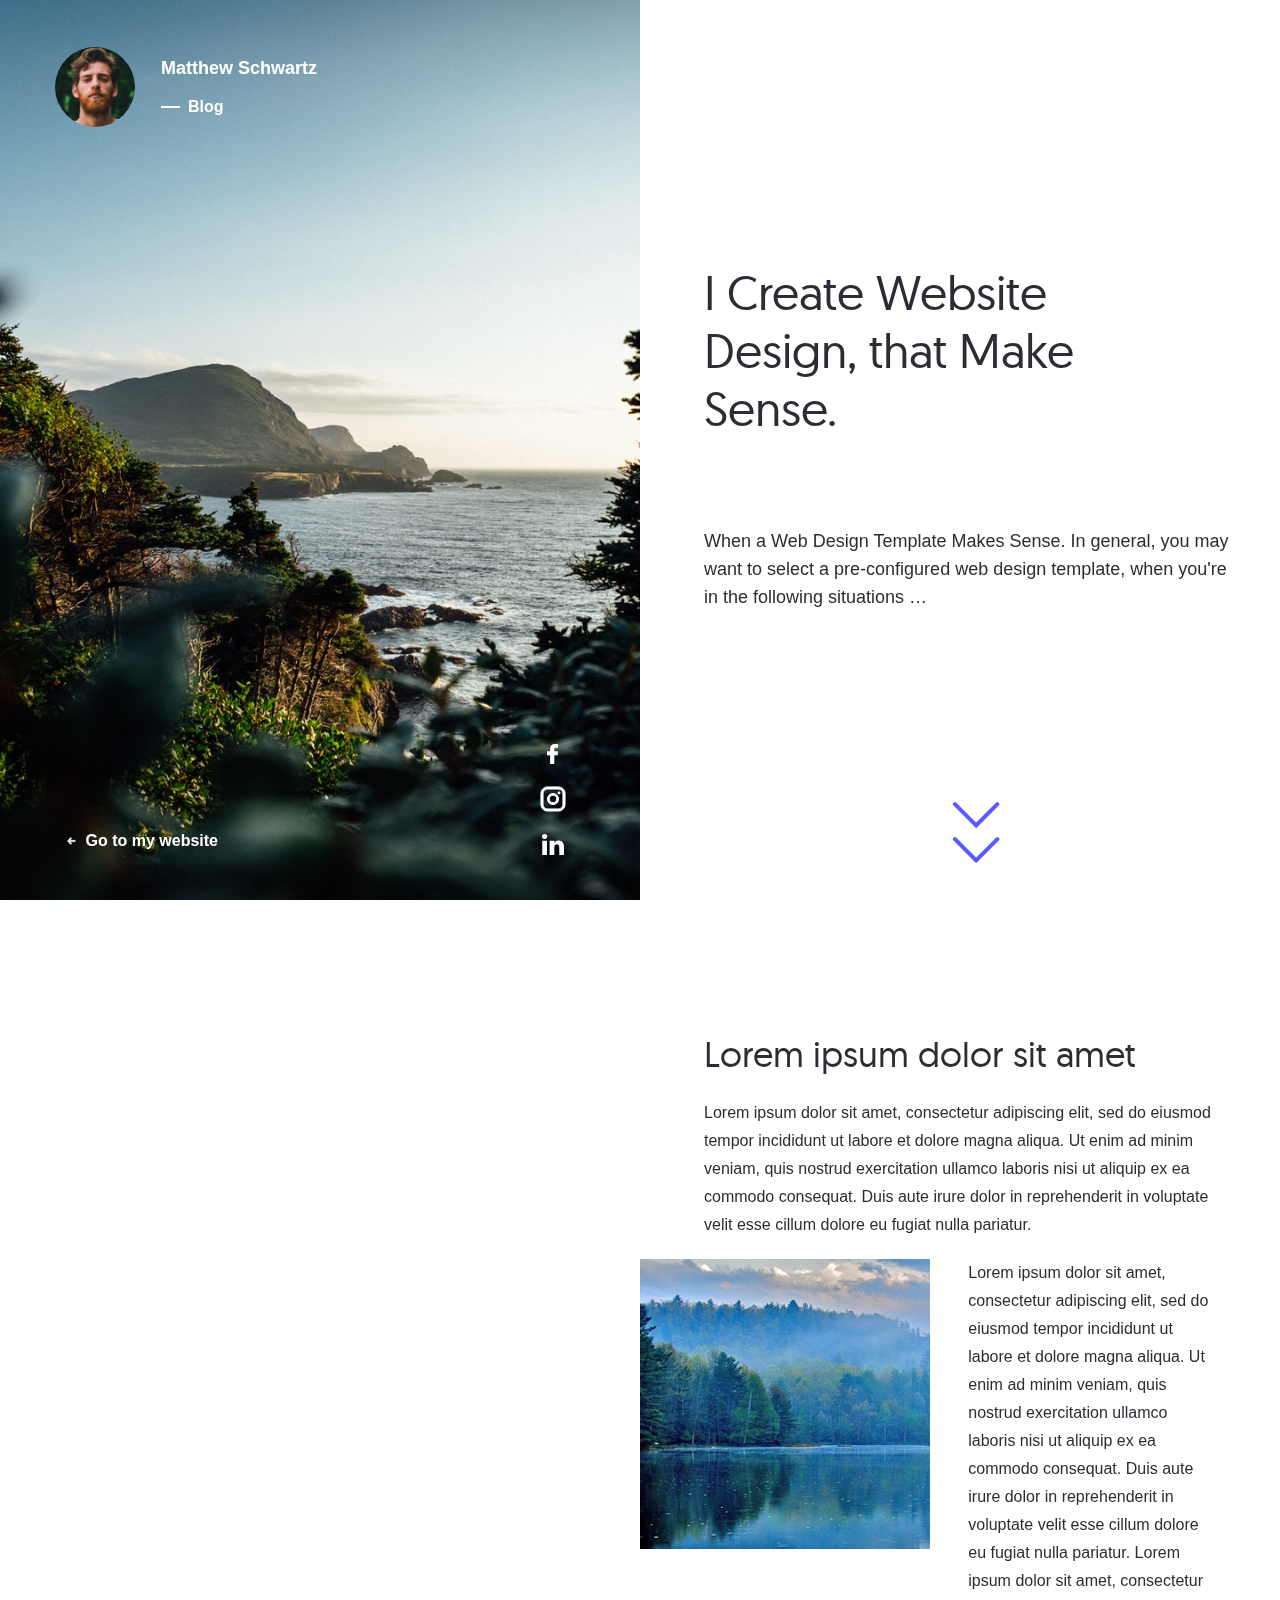
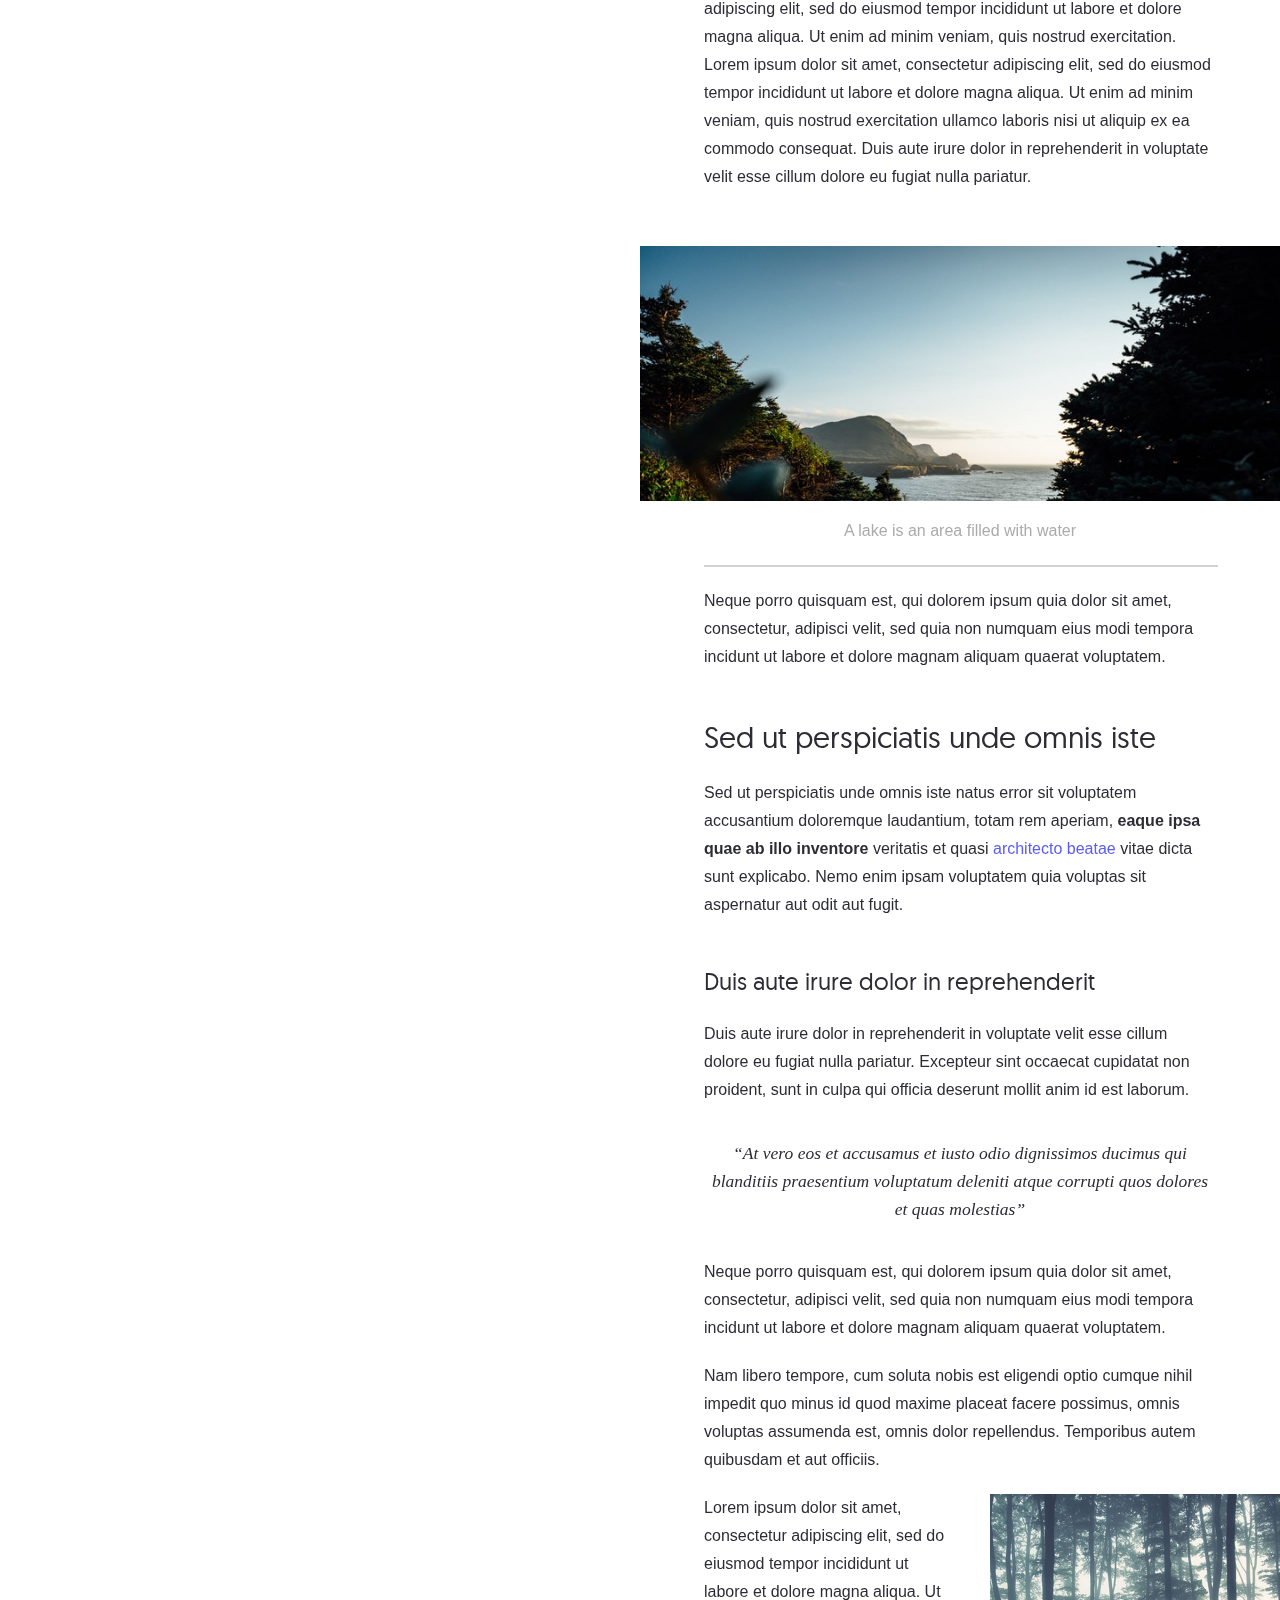
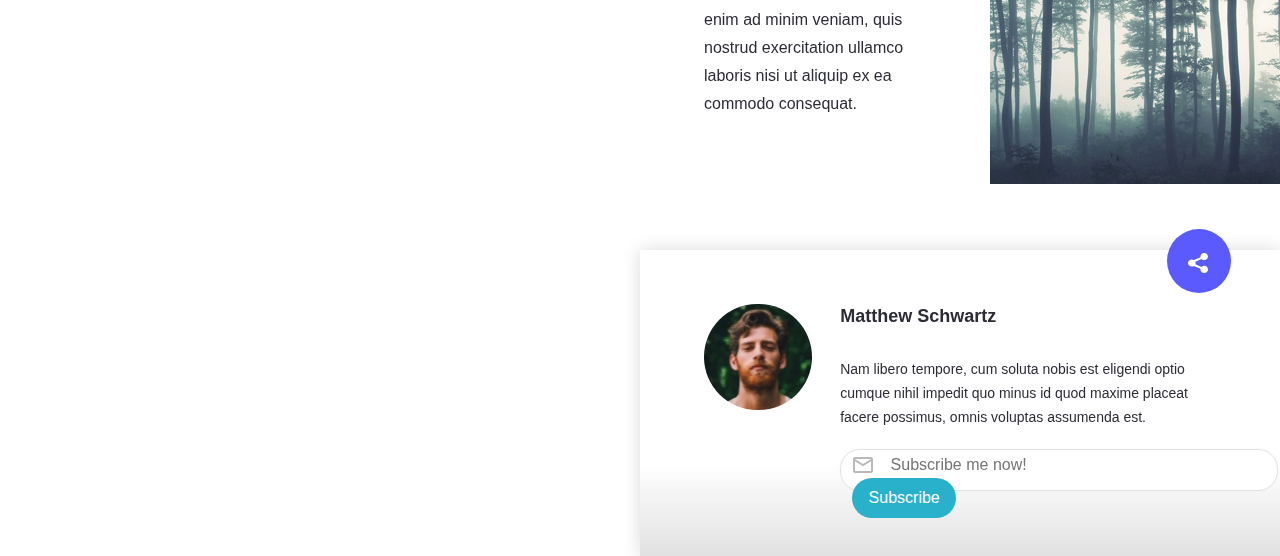
==== commit f53e821b: "final version" ====
--- a/index.html
+++ b/index.html
@@ -7,159 +7,132 @@
     <link rel="stylesheet" type="text/css" href="./styles.css">
 </head>
 
-<body class="main-settings-for-body">
+<body>
     
-    <div class = "Desktop-HD">
-        
-        <aside class="fixed-part"  >
+        <aside class="fixed-part">
             
-            <div class = "Bacground-black-cover">
+            <div class = "Background-cover">
                 
-                <div class="container-temp">
+                <div class="container-with-ava-and-disc">
                     
-                    <div class = "Croop_Author">
-                        <img class = "Bitmap" src="./photos/author.jpg" alt="author">
+                    <div class = "Author-ava">
+                        <img class = "Author-ava-in-fixed-part" src="./photos/author.jpg" alt="author">
                     </div> 
-                    
-                    <div>                             
-                        <div>
-                            <p class = "User-name">Matthew Schwartz</p>
-                        </div>
-
-                        <div class="container-temp2">
-                            <div>
-                                <hr class = "Line"></hr>
-                            </div>
-                            <div>    
-                                <p class = "Blog">Blog</p>
-                            </div>
+                    <div>
+                        <p class = "User-name-at-fixed-part">Matthew Schwartz</p>
+                        <div class="container-with-disc">
+                            <hr class = "Line-at-fixed-part"></hr>
+                            <p class = "text-Blog-at-fixed-part">Blog</p>
                         </div>
                     </div>
-                
                 </div>
                 
                 <div class = "box-with-link-to-website">
-
-                    <div>    
-                        <img src="./icons/arrow-left.svg" class="Shape">
-                    </div>
-
-                    <div>    
-                        <p class = "Go-to-my-website"><a>Go to my website</a></p>
-                    </div>
-
+                        <img src="./icons/arrow-left.svg" class="arrow-before-link-to-website">
+                        <a href ="" class = "link-Go-to-my-website">Go to my website</a>   
                 </div>
                
                 <div class = "box-of-social-icons">
-                    <div>    
-                        <img src="./icons/icon-facebook.svg" class="facebook-logo">
-                    </div>
-                    <div>    
-                        <img src="./icons/icon-instagram.svg" class="instagram-logo">
-                    </div>
-                    <div>    
-                        <img src="./icons/icon-linkedIn.svg" class="LinkedIn">
-                    </div>
+                        <a><img src="./icons/icon-facebook.svg" class="facebook-logo"></a>
+                        <a><img src="./icons/icon-instagram.svg" class="instagram-logo"></a>
+                        <a><img src="./icons/icon-linkedIn.svg" class="LinkedIn"></a>
                 </div>  
             </div> 
+
         </aside>
 
         <div class="box-welcome">
-            
+
             <main class="box-of-headers">
                 <header>
-                    <h1 class = "Headline-H1">I Create Website Design,
+                    <h1 class = "Headline-at-the-beginning-of-webpage">I Create Website Design,
                             that Make Sense.</h1>
                 </header>
                 <article>
-                    <h2 class = "Sub-title">When a Web Design Template Makes Sense. 
+                    <h2 class = "Sub-title-at-the-beginning-of-webpage">When a Web Design Template Makes Sense. 
                         In general, you may want to select a pre-configured 
                         web design template, when you're in the following 
                         situations …</h2>
                 </article>
             </main>
 
-            <div class="arrow-Path-2 scroll-arrow2">
+            <div class="arrow-animation scroll-arrow">
                 <img src="./icons/arrow-down.svg" alt="arrow">
             </div>
             
-            <div class="arrow-Path-3 scroll-arrow1">
+            <div class="arrow-animation2 scroll-arrow2">
                 <img src="./icons/arrow-down.svg" alt="arrow">        
             </div>
 
-        </div>
-
-        <article class="Width-lim-for-content">
-            <header>
-                <h2 class="Headline-H2 Width-lim">Lorem ipsum dolor sit amet</h2>
-            </header>
-            <article>
-                <p class="Text Width-lim margin-for-Text1">Lorem ipsum dolor sit amet, consectetur adipiscing elit, sed do eiusmod tempor incididunt ut labore et dolore magna aliqua. Ut enim ad minim veniam, quis nostrud exercitation ullamco laboris nisi ut aliquip ex ea commodo consequat. Duis aute irure dolor in reprehenderit in voluptate velit esse cillum dolore eu fugiat nulla pariatur.</p>
-                <img src="./photos/mountain-lake.png" class="Sherwood-Forest-Lake">
-                <p class="Text Width-lim margin-for-Text2">Lorem ipsum dolor sit amet, consectetur adipiscing elit, sed do eiusmod tempor incididunt ut labore et dolore magna aliqua. Ut enim ad minim veniam, quis nostrud exercitation ullamco laboris nisi ut aliquip ex ea commodo consequat. Duis aute irure dolor in reprehenderit in voluptate velit esse cillum dolore eu fugiat nulla pariatur. Lorem ipsum dolor sit amet, consectetur adipiscing elit, sed do eiusmod tempor incididunt ut labore et dolore magna aliqua. Ut enim ad minim veniam, quis nostrud exercitation. Lorem ipsum dolor sit amet, consectetur adipiscing elit, sed do eiusmod tempor incididunt ut labore et dolore magna aliqua. Ut enim ad minim veniam, quis nostrud exercitation ullamco laboris nisi ut aliquip ex ea commodo consequat. Duis aute irure dolor in reprehenderit in voluptate velit esse cillum dolore eu fugiat nulla pariatur.</p>        
-                <figure class="figcapture-temp">
-                    <img src="./photos/lake.png" class="Image">
-                    <figcaption>    
-                        <p class="Photo-descriprion Width-lim">A lake is an area filled with water</p>
-                    </figcaption>
-                </figure>
-                <p class="Width-lim Line-2"></p>
-                <p class="Text Width-lim margin-for-Text3">Neque porro quisquam est, qui dolorem ipsum quia dolor sit amet, consectetur, adipisci velit, sed quia non numquam eius modi tempora incidunt ut labore et dolore magnam aliquam quaerat voluptatem.</p>        
-            </article>
-            <article>
-        
-                <header>
-                    <h3 class="Headline-H3 Width-lim">Sed ut perspiciatis unde omnis iste</h3>
-                </header>
-                <p class="Text-bold-hyperlink Width-lim margin-for-Text4">Sed ut perspiciatis unde omnis iste natus error 
-                    sit voluptatem accusantium doloremque laudantium, totam rem aperiam, <a class="text-style-1">eaque ipsa quae ab illo 
-                    inventore</a> veritatis et quasi <a class="text-style-2">architecto beatae</a> vitae dicta sunt explicabo. Nemo enim ipsam
-                    voluptatem quia voluptas sit aspernatur aut odit aut fugit.</p>
+            <article class="Content-box">
+                <article>
+                    <header>
+                        <h2>Lorem ipsum dolor sit amet</h2>
+                    </header>
+                
+                    <p>Lorem ipsum dolor sit amet, consectetur adipiscing elit, sed do eiusmod tempor incididunt ut labore et dolore magna aliqua. Ut enim ad minim veniam, quis nostrud exercitation ullamco laboris nisi ut aliquip ex ea commodo consequat. Duis aute irure dolor in reprehenderit in voluptate velit esse cillum dolore eu fugiat nulla pariatur.</p>
+                    <img src="./photos/mountain-lake.png" class="Image-that-float-left">
+                    <p>Lorem ipsum dolor sit amet, consectetur adipiscing elit, sed do eiusmod tempor incididunt ut labore et dolore magna aliqua. Ut enim ad minim veniam, quis nostrud exercitation ullamco laboris nisi ut aliquip ex ea commodo consequat. Duis aute irure dolor in reprehenderit in voluptate velit esse cillum dolore eu fugiat nulla pariatur. Lorem ipsum dolor sit amet, consectetur adipiscing elit, sed do eiusmod tempor incididunt ut labore et dolore magna aliqua. Ut enim ad minim veniam, quis nostrud exercitation. Lorem ipsum dolor sit amet, consectetur adipiscing elit, sed do eiusmod tempor incididunt ut labore et dolore magna aliqua. Ut enim ad minim veniam, quis nostrud exercitation ullamco laboris nisi ut aliquip ex ea commodo consequat. Duis aute irure dolor in reprehenderit in voluptate velit esse cillum dolore eu fugiat nulla pariatur.</p>        
+                    <figure class="figure-for-image-that-has-full-width">
+                        <img src="./photos/lake.png" class="Image-that-has-full-width">
+                        <figcaption>    
+                            <p class="Descriprion-for-image-that-has-full-width">A lake is an area filled with water</p>
+                        </figcaption>
+                    </figure>
+                    <hr class="Line-2"></hr>
+                    <p>Neque porro quisquam est, qui dolorem ipsum quia dolor sit amet, consectetur, adipisci velit, sed quia non numquam eius modi tempora incidunt ut labore et dolore magnam aliquam quaerat voluptatem.</p>        
+                    <header>
+                        <h3>Sed ut perspiciatis unde omnis iste</h3>
+                    </header>
+                    <p>Sed ut perspiciatis unde omnis iste natus error 
+                        sit voluptatem accusantium doloremque laudantium, totam rem aperiam, <a class="text-style-1">eaque ipsa quae ab illo 
+                        inventore</a> veritatis et quasi <a class="text-style-2">architecto beatae</a> vitae dicta sunt explicabo. Nemo enim ipsam
+                        voluptatem quia voluptas sit aspernatur aut odit aut fugit.</p>
+                
+                </article>
             
-            </article>
-            
-            <article>
-                <header> 
-                    <h4 class="Headline-H4 Width-lim">Duis aute irure dolor in reprehenderit</h4>
-                </header>
-                <p class="Text Width-lim margin-for-Text4">Duis aute irure dolor in reprehenderit in voluptate velit esse cillum dolore eu fugiat nulla pariatur. Excepteur sint occaecat cupidatat non proident, sunt in culpa qui officia deserunt mollit anim id est laborum.</p>
-                <p class="cite"><q>At vero eos et accusamus et iusto odio dignissimos ducimus qui blanditiis praesentium voluptatum deleniti atque corrupti quos dolores et quas molestias</q></p>
-                <p class="Text Width-lim" >Neque porro quisquam est, qui dolorem ipsum quia dolor sit amet, consectetur, adipisci velit, sed quia non numquam eius modi tempora incidunt ut labore et dolore magnam aliquam quaerat voluptatem.</p>   
-                <p class="Text Width-lim margin-for-Text1">Nam libero tempore, cum soluta nobis est eligendi optio cumque nihil impedit quo minus id quod maxime placeat facere possimus, omnis voluptas assumenda est, omnis dolor repellendus. Temporibus autem quibusdam et aut officiis.</p>
-                <img src="./photos/forest.png" class="sea-of-trees-forest-plain">
-                <p class="Text Width-lim margin-for-Text1">Lorem ipsum dolor sit amet, consectetur adipiscing elit, sed do eiusmod tempor incididunt ut labore et dolore magna aliqua. Ut enim ad minim veniam, quis nostrud exercitation ullamco laboris nisi ut aliquip ex ea commodo consequat.</p>
-                <div class="clearfix"></div>
+                <article>
+                    <header> 
+                        <h4>Duis aute irure dolor in reprehenderit</h4>
+                    </header>
+                    <p>Duis aute irure dolor in reprehenderit in voluptate velit esse cillum dolore eu fugiat nulla pariatur. Excepteur sint occaecat cupidatat non proident, sunt in culpa qui officia deserunt mollit anim id est laborum.</p>
+                    <blockquote class="quote"><q>At vero eos et accusamus et iusto odio dignissimos ducimus qui blanditiis praesentium voluptatum deleniti atque corrupti quos dolores et quas molestias</q></blockquote>
+                    <p>Neque porro quisquam est, qui dolorem ipsum quia dolor sit amet, consectetur, adipisci velit, sed quia non numquam eius modi tempora incidunt ut labore et dolore magnam aliquam quaerat voluptatem.</p>   
+                    <p>Nam libero tempore, cum soluta nobis est eligendi optio cumque nihil impedit quo minus id quod maxime placeat facere possimus, omnis voluptas assumenda est, omnis dolor repellendus. Temporibus autem quibusdam et aut officiis.</p>
+                    <img src="./photos/forest.png" class="Image-that-float-right">
+                    <p>Lorem ipsum dolor sit amet, consectetur adipiscing elit, sed do eiusmod tempor incididunt ut labore et dolore magna aliqua. Ut enim ad minim veniam, quis nostrud exercitation ullamco laboris nisi ut aliquip ex ea commodo consequat.</p>
+                    <div class="clearfix"></div>
+                </article>
+                
             </article>
             
             <div class="Share-div-that-lower">    
-                <p class = "Oval-2-Copy"></p>
+                <p class = "blue-Share-elips"></p>
             </div>
             
             <div class="Share-div-that-highter">    
-                <img src="./icons/share.svg" class="Shape2">
+                <img src="./icons/share.svg" class="Share-icon">
             </div>
             
-            <footer class="Shadow-box">
-                <div class = "Croop_Author2">
-                        <img class = "Oval-3" src="./photos/author.jpg" alt="author">
+            <footer>
+                <div class = "Author-ava-in-footer">
+                        <img class = "Author-ava-in-div-in-footer" src="./photos/author.jpg" alt="author">
                 </div> 
-                <article class = "Subscibe-box">
-                    <p class="Author-name">Matthew Schwartz</p>
+                <section class = "Subscibe-box">
+                    <h5 class="Author-name">Matthew Schwartz</h5>
                     <p class="Author-BIO">Nam libero tempore, cum soluta nobis est eligendi optio cumque nihil impedit quo minus id quod maxime placeat facere possimus, omnis voluptas assumenda est.</p>
                     <div class="base">
-                        <div class="input-form">
+                        <form class="input-form">
                                 <img src="./icons/mail.svg" class="Shape3"> 
                                 <input type="mail" name="mail" placeholder="Subscribe me now!" onfocus="this.placeholder = ''"
                                 onblur="this.placeholder = 'Subscribe me now!'" class="Subscribe-me-now">
                                 <button class="base-button"><a class="Subscribe">Subscribe</a></button>
-                        </div>
+                        </form>
                     </div>
-                </article>
-            </footer>
-        </article>
-        
-
+                </section>
+            </footer> 
     </div>
+    
 </body>
 
 </html>--- a/styles.css
+++ b/styles.css
@@ -8,13 +8,52 @@
   url("./fonts/geomanist-regular.svg") format("svg");
 }
 
-.main-settings-for-body{
+body{
   min-width:1024px; 
   padding: 0; 
   margin:0; 
-  overflow-x:hidden;
-  color: #2c2c35;
-  
+  font-family: Helvetica, Arial, sans-serif;
+  line-height: 1.75;
+  font-size: 16px;
+  overflow-x: hidden;
+  --white: white;
+  background-color: var(--white);
+  color: #2c2c35;  
+}
+
+p {
+  margin: 20px 0;
+}
+
+h1,
+h2,
+h3,
+h4,
+h5,
+h6 {
+  font-family: Geomanist, sans-serif;
+  font-weight: normal;
+  line-height: 1.20;
+}
+
+h1 {
+  font-size: 48px;
+  margin: 0;
+}
+
+h2 {
+  font-size: 36px;
+  margin: 72px 0 24px;
+}
+
+h3 {
+  font-size: 1.875em;
+  margin: 48px 0 24px;
+}
+
+h4 {
+  font-size: 24px;
+  margin: 48px 0 24px;
 }
 
 .fixed-part{
@@ -23,21 +62,21 @@
   margin:0
 }
 
-.Bacground-black-cover {
+.Background-cover {
     width: 50vw;
     height: 100vh;
     padding: 0;
     background-image: url(./photos/wallpaper.png); 
     background-size: 100% 100%;
   }
-  .container-temp2{
-    display: flex;
-    flex-direction: row;
-    justify-content: flex-start;
-    align-items: center;    
-  }
+.container-with-disc{
+  display: flex;
+  flex-direction: row;
+  justify-content: flex-start;
+  align-items: center;    
+}
   
-.container-temp{
+.container-with-ava-and-disc{
     padding-top:3.7vh;
     display: flex;
     align-items: center;   
@@ -45,7 +84,7 @@
 
 .box-of-social-icons{
   position:fixed; 
-  top: 81.64vh;
+  top: 82.64vh;
   left: 42.15vw;
   height: 120px;
   display: flex;
@@ -56,7 +95,7 @@
 
 .box-with-link-to-website{
   position:fixed;  
-  top: 90vh;
+  top: 92.0vh;
   left: 5.2vw;
   display: flex;
   flex-direction: row;
@@ -82,22 +121,12 @@
   position: relative;
   z-index: 2;
 }
-
-.Desktop-HD {
-    --white: white;
-    background-color: var(--white);
-}
-
-  .Headline-H1 {
+  .Headline-at-the-beginning-of-webpage {
     padding-left:5vw;
     padding-right:8vw; 
-    font-family: 'Geomanist';
-    font-size: 3em;
-    font-weight: normal;
-    line-height: 1.21;
-  }
-
-  .Sub-title {
+   }
+
+  .Sub-title-at-the-beginning-of-webpage {
     padding-top:2vh; 
     padding-left:5vw;
     font-weight: normal;
@@ -107,7 +136,7 @@
     line-height: 1.56;
   }
 
-  .arrow-Path-2 {
+  .arrow-animation {
     position: relative;
     z-index: 10; 
     top:-10.9vh;
@@ -117,7 +146,7 @@
     /*border: solid 4px #5a5aff;*/
   }
 
-  .arrow-Path-3 {
+  .arrow-animation2 {
     position: relative;
     z-index: 10; 
     left:24.38vw;
@@ -127,12 +156,12 @@
     /*border: solid 4px #5a5aff;*/
   }
 
-  .Bitmap {
+  .Author-ava-in-fixed-part {
     width: 80px;
     height: 80px;
     transform: scale(1.2);
   }
-  .Croop_Author {
+  .Author-ava {
     margin-left:4.3vw;
     width: 80px;
     height: 80px;
@@ -140,7 +169,7 @@
     overflow: hidden;
   }
 
-  .Croop_Author2 {
+  .Author-ava-in-footer {
     margin-top: 6.11vh;
     margin-left: 5vw;
     margin-right: 0;
@@ -151,7 +180,7 @@
     overflow: hidden;
   }
 
-  .User-name {
+  .User-name-at-fixed-part {
     margin-left: 26px;
     margin-bottom: 0;
     padding-bottom: 0;
@@ -162,22 +191,21 @@
     color: var(--white);
   }
 
-  .Blog {
-    font-family: Helvetica;
-    font-size: 1em;
+  .text-Blog-at-fixed-part {
     font-weight: bold;
     color: var(--white);
   }
-  .Line {
+  .Line-at-fixed-part {
     margin-left: 26px; 
     margin-right: 8px; 
     width: 1.32vw;
     border: solid 0.11em var(--white);
   }
 
-  .Go-to-my-website {
+  .link-Go-to-my-website {
     padding-left: 10px;
     font-family: Helvetica;
+    text-decoration: none;
     font-size: 1em;
     font-weight: bold;
     line-height: 1.63;
@@ -185,7 +213,7 @@
     transition: all 0.6s;
   }
   
-  .Go-to-my-website a:before {
+  .link-Go-to-my-website:before {
         content: "";
         width: 0;
         height: 0.1em;
@@ -196,19 +224,19 @@
         transition: all 0.3s;
   }
   
-  .Go-to-my-website a:hover:before {
+  .link-Go-to-my-website:hover:before {
             width: 100%;
             left: 0%;
             background:complement(#00aeff);
   }
 
-  .Shape {
+  .arrow-before-link-to-website {
     width: 0.7vw;
     height: 0.88vw;
     object-fit: contain;
   }
 
-  .Oval-2-Copy {
+  .blue-Share-elips {
     margin-top: 0;
     margin-left: 41.18vw;
     margin-bottom: 0vh;
@@ -217,11 +245,11 @@
     height: 64px;
     background-color: #5a5aff;
   }
-  .Oval-2-Copy:hover {
+  .blue-Share-elips:hover {
     background:#05054B;
   }
 
-  .Shape2 {
+  .Share-icon {
     width: 19.3px;
     height: 20.3px;
     object-fit: contain;
@@ -272,81 +300,39 @@
    box-shadow 300ms linear 0ms, z-index 300ms linear 0ms;
 }
 
-  .Width-lim {
-    margin-left: 5vw;
-    margin-right: 5vw;
-  }
-
-  .Headline-H2 {
-    margin-top: 7vh;
-    margin-bottom: 0vh;
-    padding-bottom: 0vh;
-    width: 30vw;
-    font-family: Geomanist;
-    font-size: 2.25em;
-    font-weight: normal;
-  }
-
-  .Text {
-    margin-bottom: 0vh;
-    padding-bottom: 0vh;
-    width: 40vw;
-    font-family: Helvetica;
-    font-size: 1em;
-    font-weight: normal;
-    line-height: 1.75;
-    color: #2c2c35;
-  }
-
-  .margin-for-Text1{
-    margin-top: 2.32vh;
-  }
-  .margin-for-Text2{
-    margin-top:2.5vh;
-  }
-  .margin-for-Text3{
-    margin-top:3.1vh;
-  }
-  .margin-for-Text4{
-    margin-top:1.95vh;
-  }
-
-  .Sherwood-Forest-Lake {
-    margin-left: 0vw;
+  .Content-box {
+    position: relative;    
+    padding-left: 5vw;
+    padding-right: 5vw;
+    margin-bottom: 5vh;
+  }
+
+  
+  .Image-that-float-left {
+    margin-left: -5vw;
     float:left;
     margin-right: 2.99vw;
-    margin-top: 3.22vh;
     margin-bottom: 3.6vh;
     width: 290px;
     height: 290px;
   }
 
-.figcapture-temp{
-  margin: 0;
-  width: 50vw;
-}
-
-  .Width-lim-for-content {
-    position: relative;
-    left: 50vw;
-    width: 50vw;
-  }
-
-  .Image {
+  .figure-for-image-that-has-full-width{
+    margin: 0;
+  }
+
+
+  .Image-that-has-full-width {
     margin-top: 3.9vh;
     margin-bottom: 0vh;
-    margin-right: 0vw;
-    padding-right: 0vw;
+    margin-left: -5vw;
+    margin-right: -5vw;
     width: 50vw;
     height: 28.32vh;
   }
 
-  .Photo-descriprion {
+  .Descriprion-for-image-that-has-full-width {
     margin-top: 0.78vh;
-    font-family: Helvetica;
-    font-size: 1em;
-    font-weight: normal;
-    line-height: 1.75;
     text-align: center;
     color: #ababab;
   }
@@ -357,22 +343,6 @@
     border: solid 1px #d2d2d2;
   }
 
-  .Headline-H3 {
-    margin-top: 4.68vh;
-    font-family: Geomanist;
-    font-size: 1.875em;
-    font-weight: normal;
-  }
-
-  .Text-bold-hyperlink {
-    margin-bottom: 0vh;
-    padding-bottom: 0vh;
-    width: 40vw;
-    font-family: Helvetica;
-    font-size: 1em;
-    font-weight: normal;
-    line-height: 1.75;
-  }
   .text-style-1 {
     font-weight: bold;
   }
@@ -380,37 +350,27 @@
     color: #5a5aff;
   }
 
-  .Headline-H4 {
-    margin-top: 4.68vh;
-    font-family: Geomanist;
-    font-size: 1.5em;
-    font-weight: normal;
-  }
-
-  .cite {
+  .quote {
+    margin: 0;
     margin-top: 3.9vh;
     margin-bottom: 3.9vh;
-    margin-left: 6.25vw;
-    margin-right: 6.53vw;
     font-family: Roboto;
-    font-size: 1.05em;
+    font-size: 1.095em;
     font-weight: normal;
     font-style: italic;
     line-height: 1.6;
     text-align: center;
   }
 
-  .sea-of-trees-forest-plain {
-    margin-right: 0;
+  .Image-that-float-right {
     float: right;
+    margin-right: -5vw;
     margin-left: 2.78vw;
-    margin-top: 2.93vh;
-    margin-bottom: 7.03vh;
     width: 290px;
     height: 290px;
   }
 
-  .Shadow-box {
+  footer {
     margin-top: -64px;
     bottom: 64px;
     width: 50vw;
@@ -435,7 +395,7 @@
     z-index: 2;
   }
 
-  .Oval-3 {
+  .Author-ava-in-div-in-footer {
     width: 108px;
     height: 105.6px;
     transform: scale(1.1);
@@ -482,7 +442,7 @@
 
   .base-button {
     margin-right: 0;
-    margin-left: 140px;
+    margin-left: 11px;
     width: 104px;
     height: 40px;
     border-radius: 20px;
@@ -496,7 +456,7 @@
   .Subscribe-me-now {
     vertical-align: middle;
     margin-left: 11px;
-    width: 137px;
+    width: 268px;
     height: 19px;
     font-family: Helvetica;
     font-size: 16px;
@@ -525,10 +485,10 @@
     color: var(--white);
   }
 
-  .scroll-arrow1 img {
+  .scroll-arrow2 img {
     animation: arrow-movement 1.5s ease-in-out infinite; /* speed */
   }
-  .scroll-arrow2 img{
+  .scroll-arrow img{
     animation: arrow-movement 1.5s 0.75s ease-in-out infinite; /* speed - delay */
   }
 /* Animation */
